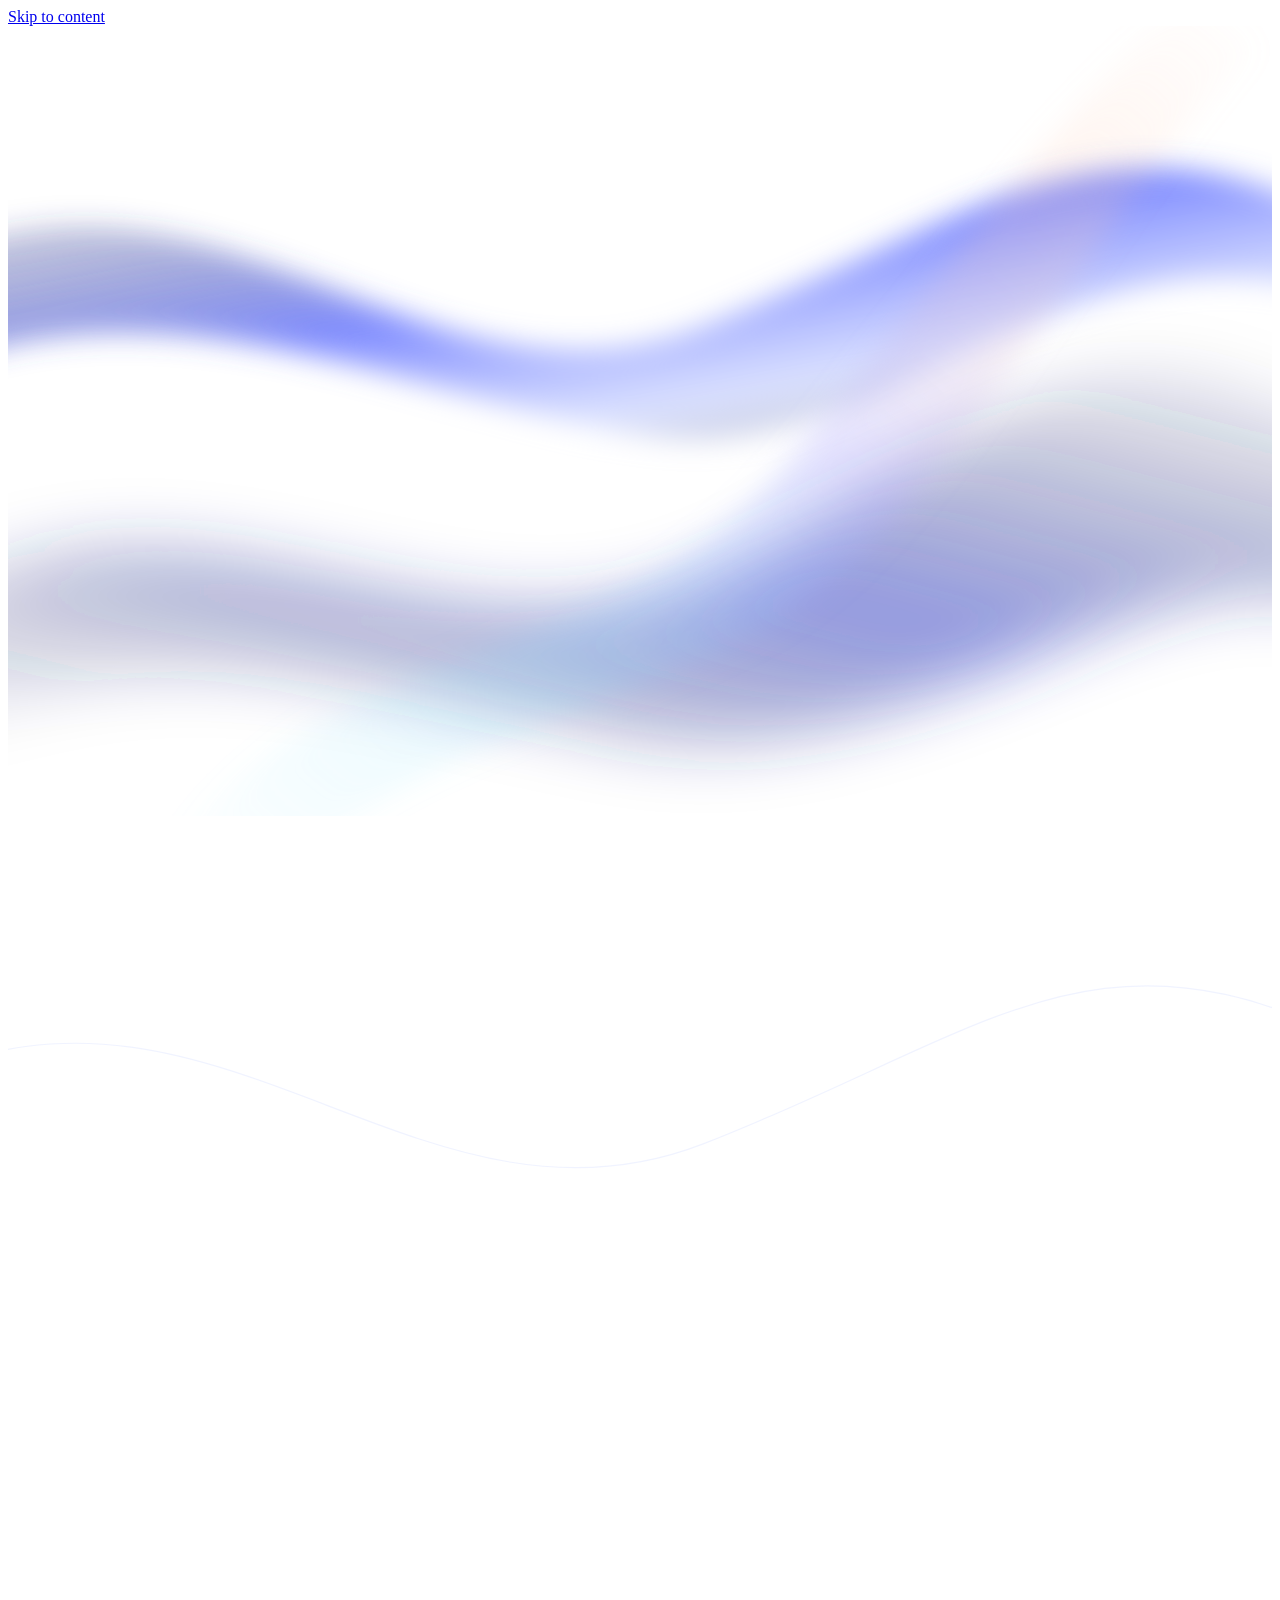
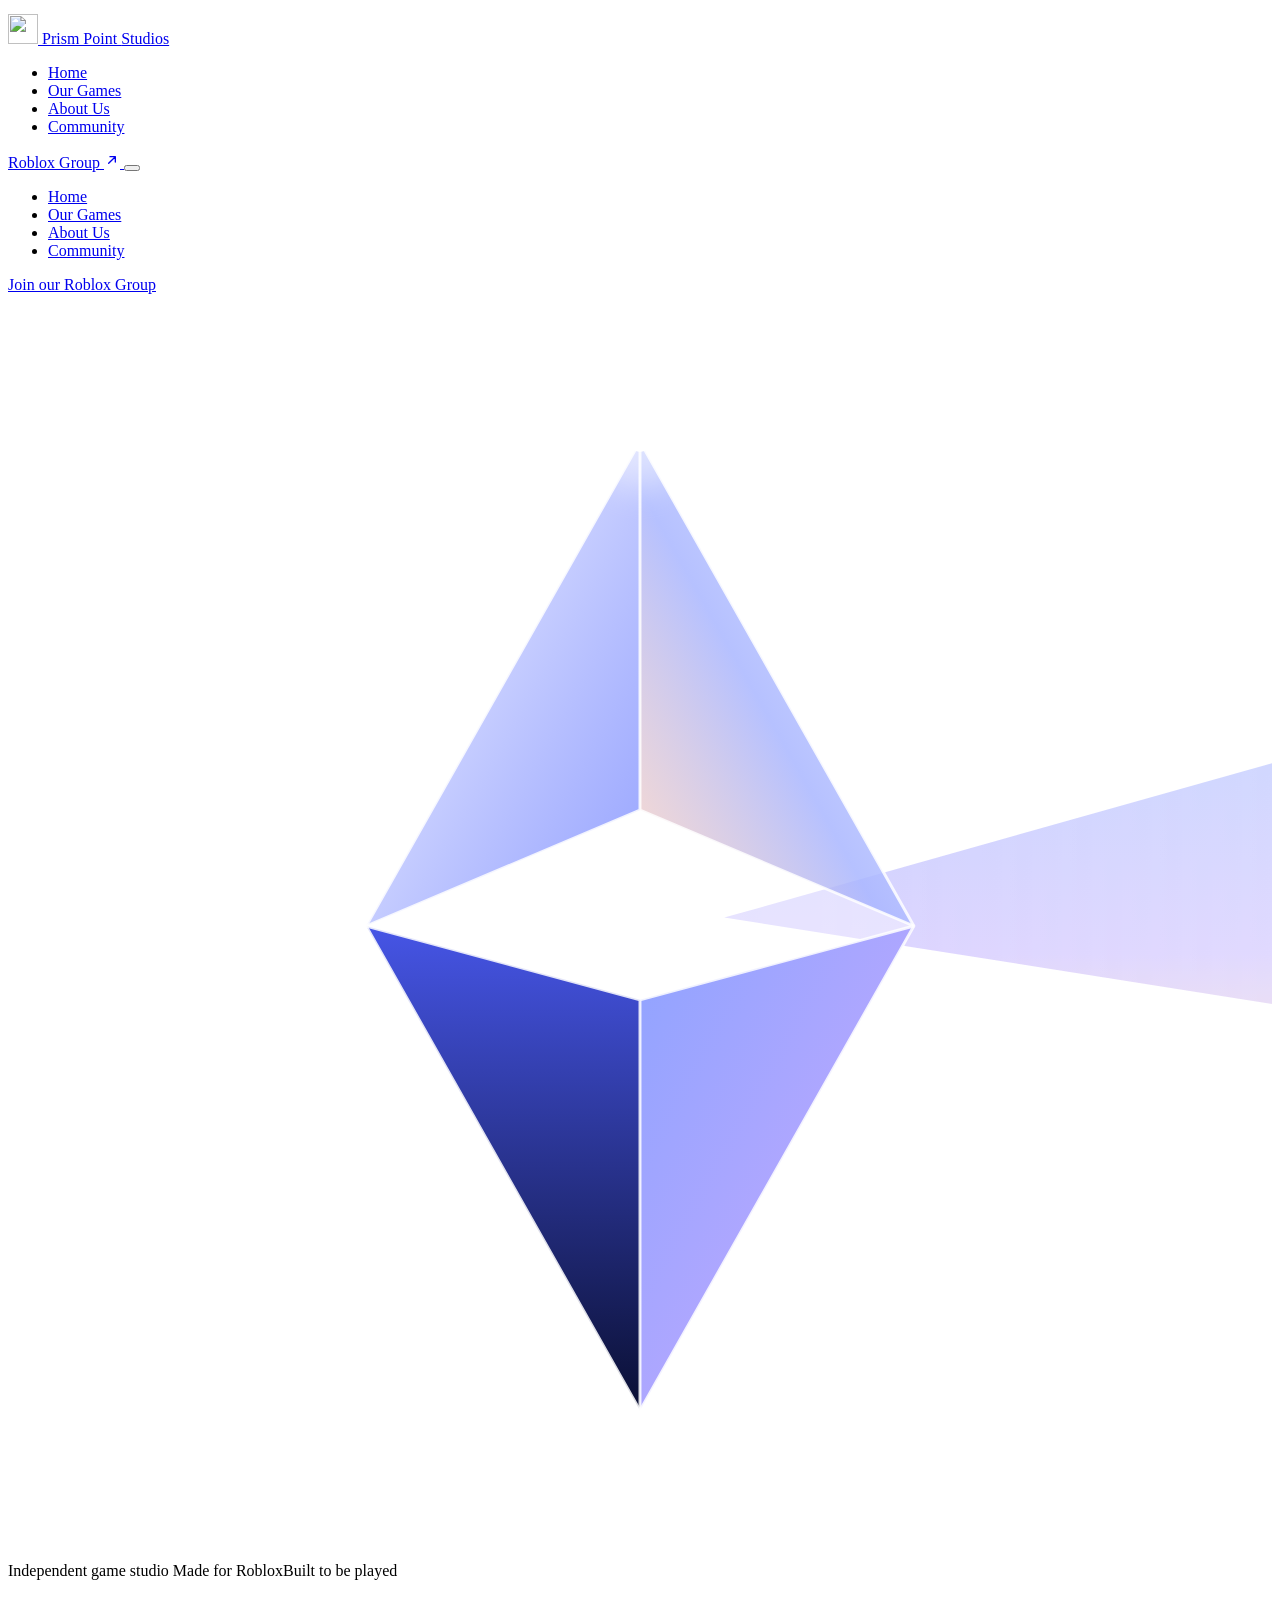
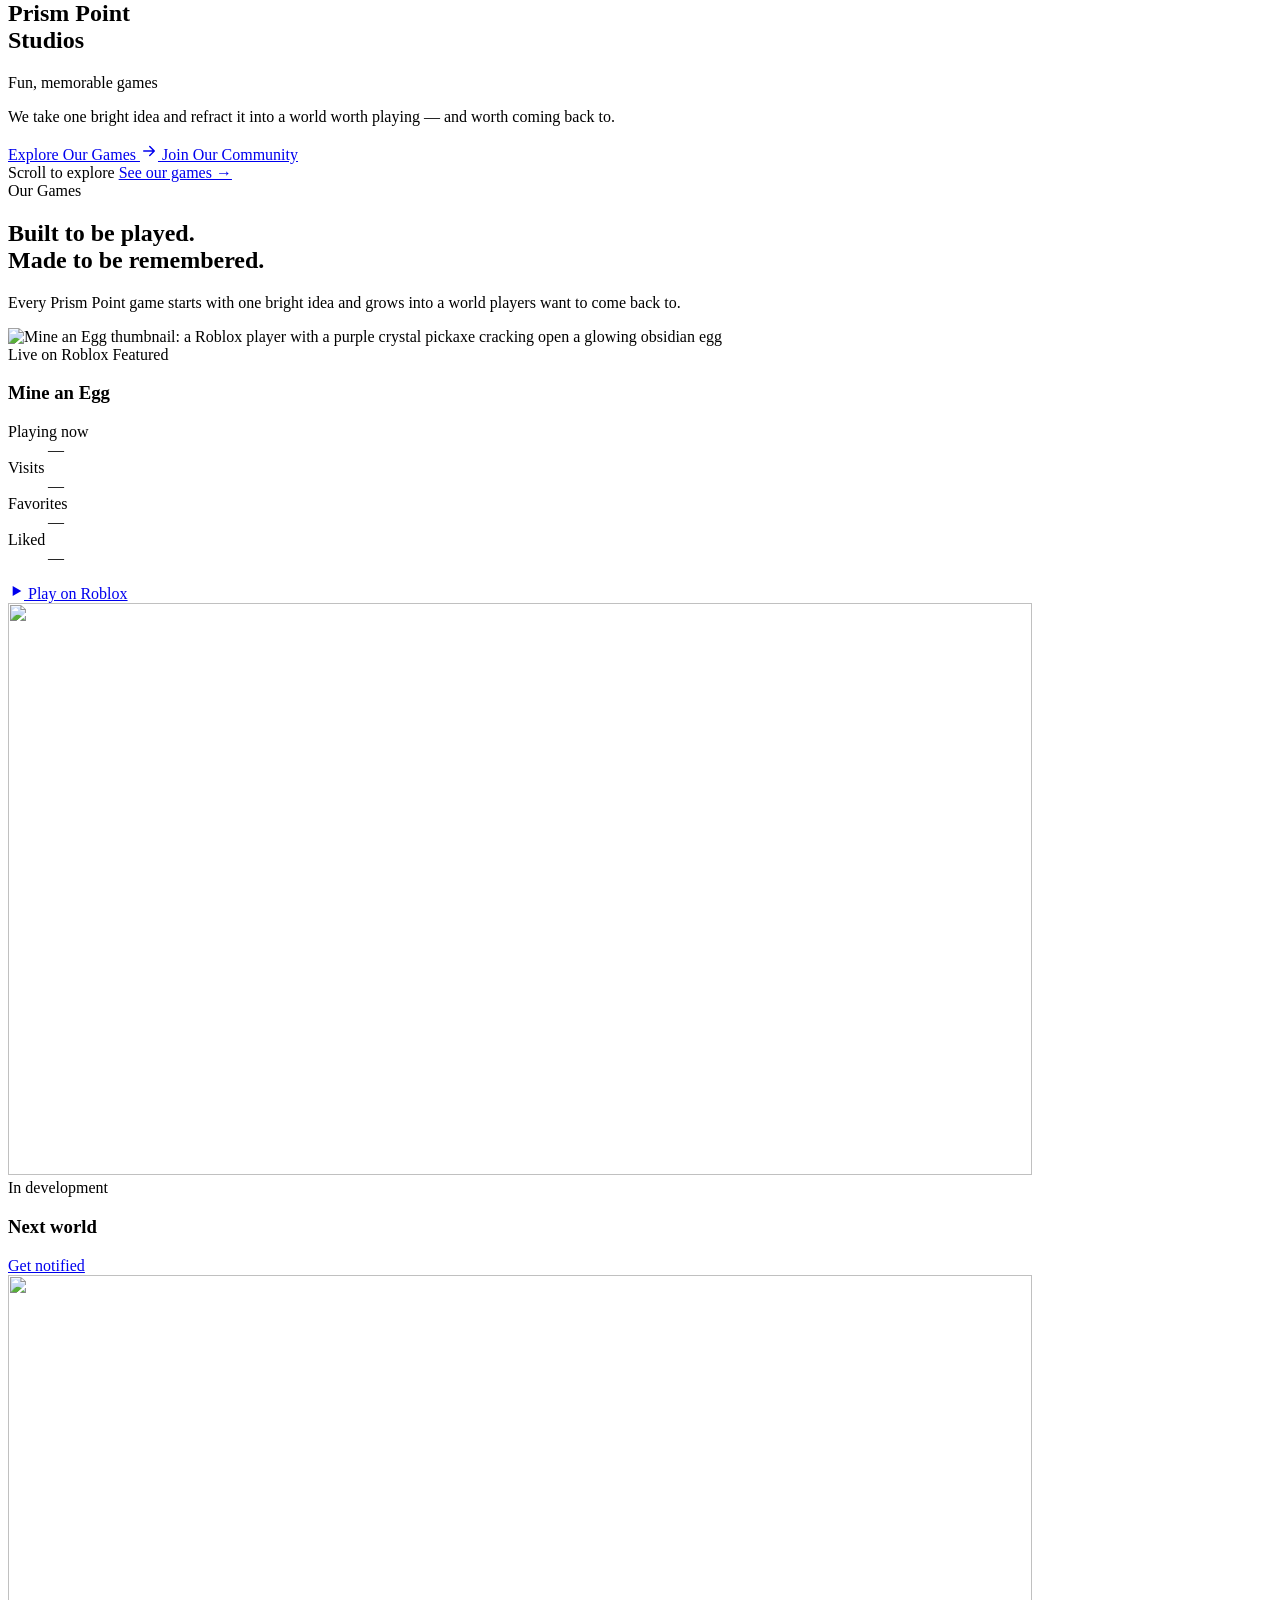
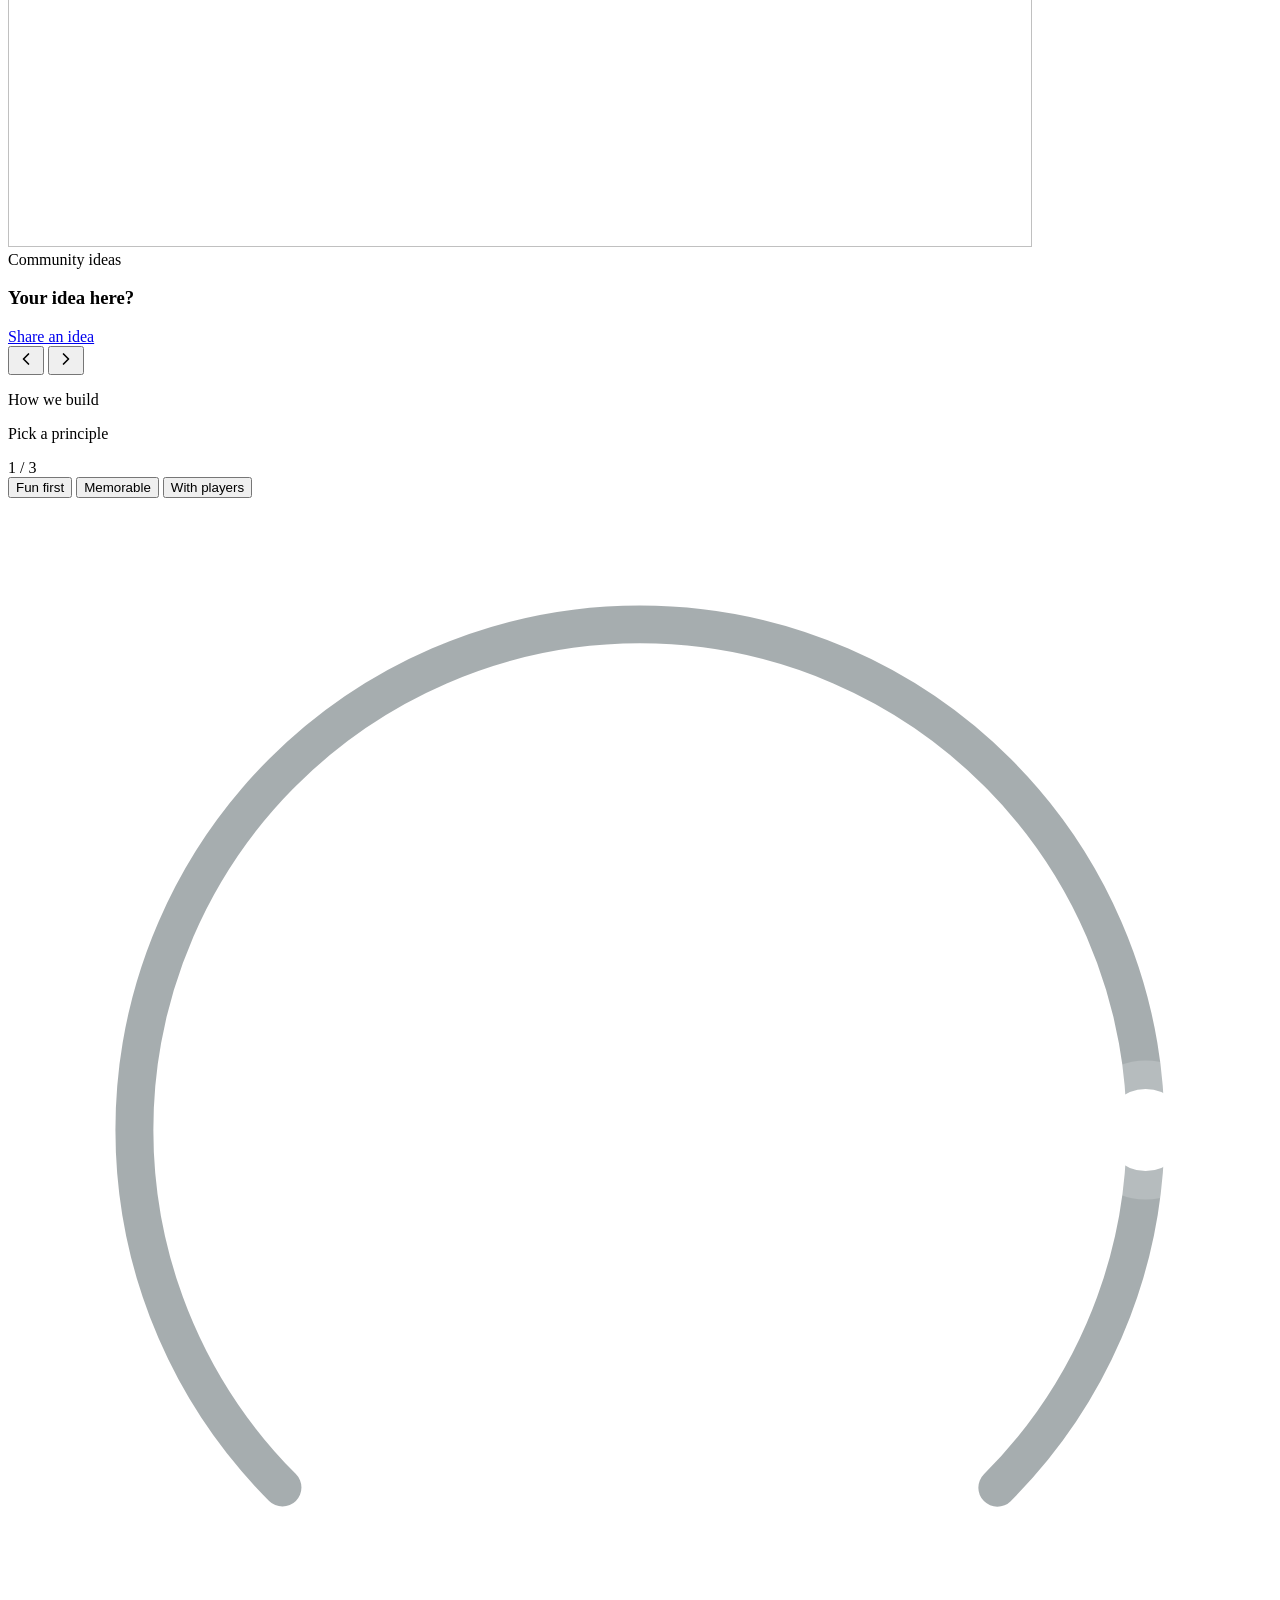
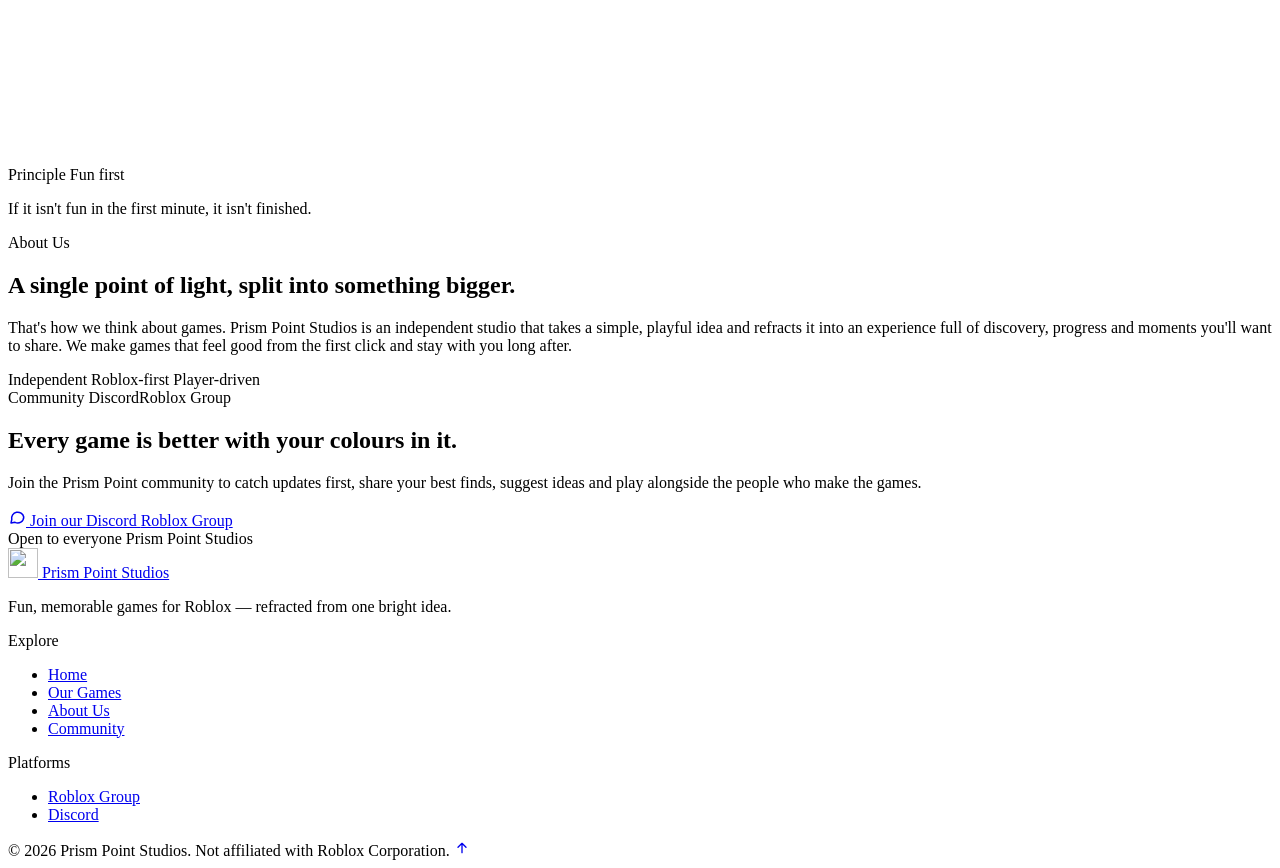
==== index.html @ 2982d836 "Add files via upload" ====
<!doctype html>
<html lang="en">
<head>
  <meta charset="utf-8">
  <meta name="viewport" content="width=device-width, initial-scale=1">
  <title>Prism Point Studios — Fun, memorable games on Roblox</title>
  <meta name="description" content="Prism Point Studios is an independent game studio building fun, memorable games on Roblox. Explore our games and join our community.">
  <meta name="theme-color" content="#04050b">

  <meta property="og:type" content="website">
  <meta property="og:title" content="Prism Point Studios">
  <meta property="og:description" content="Fun, memorable games on Roblox — refracted from one bright idea.">

  <link rel="icon" type="image/svg+xml" href="assets/images/favicon.svg">

  <link rel="preconnect" href="https://fonts.googleapis.com">
  <link rel="preconnect" href="https://fonts.gstatic.com" crossorigin>
  <link rel="stylesheet" href="https://fonts.googleapis.com/css2?family=Inter:wght@400;500;600&family=Inter+Tight:wght@500;600;700&display=swap">

  <link rel="stylesheet" href="css/style.css">
</head>
<body>
  <a class="skip-link" href="#main">Skip to content</a>

  <!-- ========================== LIGHT FIELD BACKGROUND ==========================
       Static, pre-blurred layers (no per-frame filters). The whole field drifts
       a little with scroll via a cheap transform, so idle cost is close to zero. -->
  <div class="light-field" aria-hidden="true">
    <div class="lf-layer" data-lf>
      <div class="blob blob--purple"></div>
      <div class="blob blob--magenta"></div>
      <div class="blob blob--indigo"></div>
      <svg class="silk" viewBox="0 0 1600 1000" preserveAspectRatio="xMidYMid slice">
        <defs>
          <linearGradient id="silkA" x1="0" y1="0" x2="1" y2="1">
            <stop offset="0" stop-color="#121845" stop-opacity="0"/>
            <stop offset=".45" stop-color="#5566ff" stop-opacity=".75"/>
            <stop offset=".7" stop-color="#cdd6ff" stop-opacity=".7"/>
            <stop offset="1" stop-color="#121845" stop-opacity="0"/>
          </linearGradient>
          <linearGradient id="silkB" x1="1" y1="0" x2="0" y2="1">
            <stop offset="0" stop-color="#0d1238" stop-opacity="0"/>
            <stop offset=".5" stop-color="#3946c9" stop-opacity=".55"/>
            <stop offset="1" stop-color="#0d1238" stop-opacity="0"/>
          </linearGradient>
          <linearGradient id="silkRainbow" x1="0" y1="1" x2="1" y2="0">
            <stop offset="0" stop-color="#8fe3ff" stop-opacity="0"/>
            <stop offset=".3" stop-color="#8fe3ff" stop-opacity=".22"/>
            <stop offset=".55" stop-color="#a9a4ff" stop-opacity=".3"/>
            <stop offset=".8" stop-color="#ffcfb8" stop-opacity=".22"/>
            <stop offset="1" stop-color="#ffcfb8" stop-opacity="0"/>
          </linearGradient>
          <filter id="silkBlur" x="-20%" y="-20%" width="140%" height="140%"><feGaussianBlur stdDeviation="40"/></filter>
          <filter id="silkBlurSoft" x="-20%" y="-20%" width="140%" height="140%"><feGaussianBlur stdDeviation="18"/></filter>
        </defs>
        <path filter="url(#silkBlur)" fill="url(#silkB)"
          d="M-100 720 C 300 520, 600 900, 1000 640 S 1500 380, 1750 560 L 1750 760 C 1450 600, 1150 980, 760 900 S 200 760, -100 900 Z"/>
        <path filter="url(#silkBlurSoft)" fill="url(#silkA)"
          d="M-120 300 C 260 120, 520 520, 880 380 S 1380 80, 1720 260 L 1720 360 C 1380 200, 1120 560, 820 520 S 220 300, -120 440 Z"/>
        <path filter="url(#silkBlurSoft)" fill="url(#silkRainbow)"
          d="M200 1050 C 420 760, 760 820, 980 560 S 1300 140, 1500 -40 L 1580 30 C 1380 220, 1180 640, 960 760 S 520 900, 320 1100 Z"/>
      </svg>
      <svg class="strands" viewBox="0 0 1600 1000" preserveAspectRatio="xMidYMid slice">
        <path fill="none" stroke="#cdd6ff" stroke-opacity=".3" stroke-width="1.5"
          d="M-120 330 C 260 150, 520 550, 880 410 S 1380 110, 1720 290"/>
        <path fill="none" stroke="#ffffff" stroke-opacity=".1" stroke-width="1.5"
          d="M-100 760 C 300 560, 600 940, 1000 680 S 1500 420, 1750 600"/>
      </svg>
    </div>
  </div>
  <div class="scroll-progress" aria-hidden="true"></div>

  <!-- ================================== NAV ================================== -->
  <header class="site-header">
    <nav class="nav glass" aria-label="Main">
      <a class="brand" href="#home" aria-label="Prism Point Studios — home">
        <img class="brand-mark" src="assets/images/logo.svg" alt="" width="30" height="30">
        <span class="brand-name">Prism Point <span>Studios</span></span>
      </a>

      <ul class="nav-links">
        <li><a class="nav-link" href="#home">Home</a></li>
        <li><a class="nav-link" href="#games">Our Games</a></li>
        <li><a class="nav-link" href="#about">About Us</a></li>
        <li><a class="nav-link" href="#community">Community</a></li>
      </ul>

      <div class="nav-actions">
        <a class="btn btn--light btn--sm" href="#community" data-link="robloxGroup">
          Roblox Group
          <svg class="btn-arrow" width="16" height="16" viewBox="0 0 24 24" fill="none" stroke="currentColor" stroke-width="2" stroke-linecap="round" stroke-linejoin="round" aria-hidden="true"><path d="M7 17 17 7M9 7h8v8"/></svg>
        </a>
        <button class="nav-toggle" type="button" aria-expanded="false" aria-controls="mobile-menu" aria-label="Open menu">
          <span></span><span></span><span></span>
        </button>
      </div>
    </nav>
  </header>

  <div class="mobile-menu" id="mobile-menu" aria-hidden="true">
    <ul>
      <li><a class="mobile-link" href="#home">Home</a></li>
      <li><a class="mobile-link" href="#games">Our Games</a></li>
      <li><a class="mobile-link" href="#about">About Us</a></li>
      <li><a class="mobile-link" href="#community">Community</a></li>
    </ul>
    <a class="btn btn--light" href="#community" data-link="robloxGroup">Join our Roblox Group</a>
  </div>

  <main id="main">
    <!-- ================================== HERO ================================== -->
    <section class="section hero" id="home" aria-labelledby="hero-title">
      <div class="hero-stage">

        <!-- Crystal behind the glass: sharp outside, frosted through the card -->
        <div class="hero-crystal" aria-hidden="true">
          <div class="hero-layer" data-depth="26">
            <svg viewBox="0 0 600 600">
              <defs>
                <linearGradient id="cA" x1="0" y1="0" x2="1" y2="1"><stop offset="0" stop-color="#ffffff"/><stop offset="1" stop-color="#7d8dff" stop-opacity=".8"/></linearGradient>
                <linearGradient id="cB" x1="1" y1="0" x2="0" y2="1"><stop offset="0" stop-color="#f3f5ff"/><stop offset=".55" stop-color="#a9b6ff" stop-opacity=".85"/><stop offset="1" stop-color="#ffcfb8" stop-opacity=".7"/></linearGradient>
                <linearGradient id="cC" x1="0" y1="0" x2="0" y2="1"><stop offset="0" stop-color="#4655e6"/><stop offset="1" stop-color="#0a0f33"/></linearGradient>
                <linearGradient id="cD" x1="0" y1="0" x2="1" y2="1"><stop offset="0" stop-color="#8fa3ff"/><stop offset=".7" stop-color="#b9a8ff"/><stop offset="1" stop-color="#8fe3ff" stop-opacity=".8"/></linearGradient>
                <linearGradient id="rayFadeGrad" x1="340" y1="0" x2="1000" y2="0" gradientUnits="userSpaceOnUse"><stop offset="0" stop-color="#fff"/><stop offset=".55" stop-color="#fff" stop-opacity=".8"/><stop offset="1" stop-color="#fff" stop-opacity="0"/></linearGradient>
                <linearGradient id="rayGrad" x1="0" y1="110" x2="0" y2="400" gradientUnits="userSpaceOnUse">
                  <stop offset="0" stop-color="#8fe3ff"/>
                  <stop offset=".35" stop-color="#8fa3ff"/>
                  <stop offset=".7" stop-color="#b9a8ff"/>
                  <stop offset="1" stop-color="#ffcfb8"/>
                </linearGradient>
                <mask id="rayFade" maskUnits="userSpaceOnUse" x="300" y="0" width="760" height="600"><rect x="300" y="0" width="760" height="600" fill="url(#rayFadeGrad)"/></mask>
                <filter id="cGlow" x="-50%" y="-50%" width="200%" height="200%"><feGaussianBlur stdDeviation="8"/></filter>
              </defs>
              <circle cx="300" cy="300" r="290" fill="none" stroke="rgba(255,255,255,.14)" stroke-dasharray="1 9"/>
              <!-- light beam in, spectrum out -->
              <line x1="-160" y1="400" x2="250" y2="300" stroke="#fff" stroke-width="14" opacity=".25" filter="url(#cGlow)"/>
              <line x1="-160" y1="400" x2="250" y2="300" stroke="#fff" stroke-width="3" opacity=".85"/>
              <g mask="url(#rayFade)">
                <path d="M340 296 L1000 110 L1000 400 Z" fill="url(#rayGrad)" opacity=".5"/>
              </g>
              <g class="crystal">
                <polygon points="300,70 430,300 300,245" fill="url(#cB)"/>
                <polygon points="300,70 170,300 300,245" fill="url(#cA)"/>
                <polygon points="170,300 300,245 430,300 300,335" fill="rgba(255,255,255,.35)"/>
                <polygon points="170,300 300,335 300,530" fill="url(#cC)"/>
                <polygon points="430,300 300,335 300,530" fill="url(#cD)"/>
                <g fill="none" stroke="rgba(255,255,255,.85)" stroke-width="1.4" stroke-linejoin="round">
                  <polygon points="300,70 430,300 300,530 170,300"/>
                  <path d="M300 70 L300 245 M170 300 L300 245 L430 300 M170 300 L300 335 L430 300 M300 335 L300 530"/>
                </g>
                <circle cx="300" cy="70" r="22" fill="#fff" opacity=".5" filter="url(#cGlow)"/>
                <circle cx="300" cy="70" r="5" fill="#fff"/>
              </g>
            </svg>
          </div>
        </div>

        <!-- Frosted glass hero card -->
        <div class="hero-card glass glass--interactive" data-sheen>
          <span class="rainbow-edge" aria-hidden="true"></span>
          <div class="hero-corners">
            <span class="micro intro" data-delay="500">Independent game studio</span>
            <span class="micro intro" data-delay="560">Made for Roblox<span class="micro-dot"></span>Built to be played</span>
          </div>

          <div class="hero-center">
            <h1 class="hero-title" id="hero-title" data-split><span class="rainbow-text">Prism</span> Point<br>Studios</h1>
            <span class="pill hero-tag intro" data-delay="700">Fun, memorable games</span>
            <p class="hero-lead intro" data-delay="820">
              We take one bright idea and refract it into a world worth playing — and worth coming back to.
            </p>
            <div class="hero-actions intro" data-delay="940">
              <a class="btn btn--light btn--lg" href="#games" data-magnetic>
                Explore Our Games
                <svg class="btn-arrow" width="18" height="18" viewBox="0 0 24 24" fill="none" stroke="currentColor" stroke-width="2" stroke-linecap="round" stroke-linejoin="round" aria-hidden="true"><path d="M5 12h14M13 6l6 6-6 6"/></svg>
              </a>
              <a class="btn btn--glass btn--lg" href="#community" data-magnetic>Join Our Community</a>
            </div>
          </div>

          <div class="hero-bottom">
            <span class="micro scroll-hint intro" data-delay="1100"><span class="scroll-hint-line" aria-hidden="true"></span>Scroll to explore</span>
            <a class="micro intro" data-delay="1160" href="#games">See our games →</a>
          </div>
        </div>
      </div>
    </section>

    <!-- ================================== GAMES ================================== -->
    <section class="section" id="games" aria-labelledby="games-title">
      <div class="container">
        <div class="section-head">
          <div data-reveal>
            <span class="pill pill--quiet">Our Games</span>
            <h2 class="section-title" id="games-title" data-split="scroll">Built to be played.<br><span class="soft">Made to be remembered.</span></h2>
          </div>
          <p class="section-intro" data-words>
            Every Prism Point game starts with one bright idea and grows into a world players want to come back to.
          </p>
        </div>

        <!-- Game carousel: the active game sits in the middle, neighbours peek in, faded, at the sides.
             ADDING A GAME: copy one <article class="slide ..."> block, give it data-game="yourKey"
             (and add yourKey to PPS_GAMES in js/config.js for live stats). Slides are ordered as written. -->
        <div class="carousel" data-carousel data-reveal="scale" role="region" aria-roledescription="carousel" aria-label="Our games">
          <div class="carousel-viewport" data-carousel-viewport>
            <div class="carousel-track">

              <!-- Mine an Egg -->
              <article class="slide feature glass glass--interactive" data-game="mineAnEgg" data-sheen aria-roledescription="slide" aria-label="Mine an Egg">
                <div class="feature-media">
                  <picture>
                    <source srcset="assets/images/games/mine-an-egg.webp" type="image/webp">
                    <img src="assets/images/games/mine-an-egg.jpg" alt="Mine an Egg thumbnail: a Roblox player with a purple crystal pickaxe cracking open a glowing obsidian egg" width="1024" height="572" loading="lazy" decoding="async">
                  </picture>
                  <div class="feature-badges">
                    <span class="pill"><span class="pill-dot" aria-hidden="true"></span>Live on Roblox</span>
                    <span class="pill">Featured</span>
                  </div>
                </div>
                <div class="feature-body">
                  <div>
                    <h3 class="feature-title" data-split="scroll">Mine an Egg</h3>
                  </div>

                  <!-- Live stats (filled from Roblox by js/main.js) -->
                  <dl class="stats" data-stats aria-live="polite">
                    <div class="stat stat--live">
                      <dt class="stat-label"><span class="stat-dot" aria-hidden="true"></span>Playing now</dt>
                      <dd class="stat-value" data-stat="playing">—</dd>
                    </div>
                    <div class="stat">
                      <dt class="stat-label">Visits</dt>
                      <dd class="stat-value" data-stat="visits">—</dd>
                    </div>
                    <div class="stat">
                      <dt class="stat-label">Favorites</dt>
                      <dd class="stat-value" data-stat="favorites">—</dd>
                    </div>
                    <div class="stat">
                      <dt class="stat-label">Liked</dt>
                      <dd class="stat-value" data-stat="likes">—</dd>
                    </div>
                  </dl>

                  <div class="feature-actions">
                    <a class="btn btn--light btn--lg" href="#community" data-link="mineAnEgg" data-magnetic>
                      <svg width="16" height="16" viewBox="0 0 24 24" fill="currentColor" aria-hidden="true"><path d="M7 4.5v15l13-7.5z"/></svg>
                      Play on Roblox
                    </a>
                  </div>
                </div>
              </article>

              <!-- Coming soon #1 -->
              <article class="slide feature feature--soon glass glass--interactive" data-sheen aria-roledescription="slide" aria-label="Coming soon">
                <div class="feature-media">
                  <img src="assets/images/games/coming-soon-1.svg" alt="" width="1024" height="572" loading="lazy" decoding="async">
                  <div class="feature-badges">
                    <span class="pill">In development</span>
                  </div>
                </div>
                <div class="feature-body">
                  <div>
                    <h3 class="feature-title">Next world</h3>
                  </div>
                  <div class="feature-actions">
                    <a class="btn btn--glass btn--lg" href="#community">Get notified</a>
                  </div>
                </div>
              </article>

              <!-- Coming soon #2 -->
              <article class="slide feature feature--soon glass glass--interactive" data-sheen aria-roledescription="slide" aria-label="Your idea">
                <div class="feature-media">
                  <img src="assets/images/games/coming-soon-2.svg" alt="" width="1024" height="572" loading="lazy" decoding="async">
                  <div class="feature-badges">
                    <span class="pill">Community ideas</span>
                  </div>
                </div>
                <div class="feature-body">
                  <div>
                    <h3 class="feature-title">Your idea here?</h3>
                  </div>
                  <div class="feature-actions">
                    <a class="btn btn--glass btn--lg" href="#community">Share an idea</a>
                  </div>
                </div>
              </article>

            </div>
          </div>

          <button class="carousel-arrow carousel-arrow--prev" type="button" aria-label="Previous game" data-carousel-prev>
            <svg width="20" height="20" viewBox="0 0 24 24" fill="none" stroke="currentColor" stroke-width="2" stroke-linecap="round" stroke-linejoin="round" aria-hidden="true"><path d="M15 6l-6 6 6 6"/></svg>
          </button>
          <button class="carousel-arrow carousel-arrow--next" type="button" aria-label="Next game" data-carousel-next>
            <svg width="20" height="20" viewBox="0 0 24 24" fill="none" stroke="currentColor" stroke-width="2" stroke-linecap="round" stroke-linejoin="round" aria-hidden="true"><path d="M9 6l6 6-6 6"/></svg>
          </button>

          <div class="carousel-dots" data-carousel-dots role="tablist" aria-label="Choose a game"></div>
        </div>
      </div>
    </section>

    <!-- ================================== ABOUT ================================== -->
    <section class="section" id="about" aria-labelledby="about-title">
      <div class="container about-grid">
        <!-- Interactive dial -->
        <div class="dial-card glass glass--interactive" data-reveal="left" data-sheen data-dial>
          <div class="tile-head">
            <div>
              <p class="tile-title">How we build</p>
              <p class="tile-sub">Pick a principle</p>
            </div>
            <span class="pill pill--quiet" data-dial-count>1 / 3</span>
          </div>

          <div class="dial-tabs" role="tablist" aria-label="Studio principles">
            <button class="dial-tab" type="button" role="tab" aria-selected="true"
              data-value="Fun first" data-frac="0.34"
              data-caption="If it isn't fun in the first minute, it isn't finished.">Fun first</button>
            <button class="dial-tab" type="button" role="tab" aria-selected="false"
              data-value="Memorable" data-frac="0.67"
              data-caption="Worlds with one clear idea and a hook you'll talk about.">Memorable</button>
            <button class="dial-tab" type="button" role="tab" aria-selected="false"
              data-value="With players" data-frac="1"
              data-caption="We listen, iterate and keep our games growing with the community.">With players</button>
          </div>

          <div class="dial" aria-hidden="true">
            <svg viewBox="0 0 400 400">
              <defs>
                <linearGradient id="dialGrad" x1="0" y1="1" x2="1" y2="0">
                  <stop offset="0" stop-color="#8fe3ff"/>
                  <stop offset=".4" stop-color="#8fa3ff"/>
                  <stop offset=".75" stop-color="#c3b5ff"/>
                  <stop offset="1" stop-color="#ffcfb8"/>
                </linearGradient>
                <filter id="dialGlow" x="-20%" y="-20%" width="140%" height="140%"><feGaussianBlur stdDeviation="3" result="b"/><feMerge><feMergeNode in="b"/><feMergeNode in="SourceGraphic"/></feMerge></filter>
              </defs>
              <g data-dial-ticks></g>
              <!-- track: 270° arc starting bottom-left -->
              <circle cx="200" cy="200" r="160" fill="none" stroke="rgba(0,20,28,.35)" stroke-width="12" stroke-linecap="round"
                stroke-dasharray="754 1006" transform="rotate(135 200 200)"/>
              <circle class="dial-arc" data-dial-arc cx="200" cy="200" r="160" fill="none" stroke="url(#dialGrad)" stroke-width="12" filter="url(#dialGlow)" stroke-linecap="round"
                stroke-dasharray="754 1006" stroke-dashoffset="754" transform="rotate(135 200 200)"/>
              <g class="dial-knob" data-dial-knob>
                <circle cx="360" cy="200" r="13" fill="#fff"/>
                <circle cx="360" cy="200" r="22" fill="#fff" opacity=".18"/>
              </g>
              <text x="70" y="360" fill="rgba(255,255,255,.55)" font-family="Inter, sans-serif" font-size="13" text-anchor="middle">Idea</text>
              <text x="330" y="360" fill="rgba(255,255,255,.55)" font-family="Inter, sans-serif" font-size="13" text-anchor="middle">World</text>
            </svg>
            <div class="dial-face">
              <span class="dial-face-label">Principle</span>
              <span class="dial-face-value" data-dial-value>Fun first</span>
            </div>
          </div>
          <p class="dial-caption" data-dial-caption aria-live="polite">If it isn't fun in the first minute, it isn't finished.</p>
        </div>

        <!-- Copy -->
        <div class="about-copy-card glass glass--interactive" data-reveal="right" data-delay="120" data-sheen>
          <div>
            <span class="pill pill--quiet">About Us</span>
            <h2 class="section-title" id="about-title" data-split="scroll">A single point of light, split into something bigger.</h2>
            <p class="about-copy" data-scrub>
              That's how we think about games. Prism Point Studios is an independent studio that takes a simple, playful idea and refracts it into an experience full of discovery, progress and moments you'll want to share. We make games that feel good from the first click and stay with you long after.
            </p>
          </div>
          <div class="about-chips pop-in">
            <span class="pill">Independent</span>
            <span class="pill">Roblox-first</span>
            <span class="pill">Player-driven</span>
          </div>
        </div>
      </div>
    </section>

    <!-- ================================ COMMUNITY ================================ -->
    <section class="section" id="community" aria-labelledby="community-title">
      <div class="container">
        <div class="community-card glass glass--interactive" data-reveal="scale" data-particles data-sheen>
          <div class="hero-corners">
            <span class="micro">Community</span>
            <span class="micro">Discord<span class="micro-dot"></span>Roblox Group</span>
          </div>
          <div class="community-center">
            <h2 class="community-title" id="community-title" data-split="scroll">Every game is better with your colours in it.</h2>
            <p class="community-text" data-words>
              Join the Prism Point community to catch updates first, share your best finds, suggest ideas and play alongside the people who make the games.
            </p>
            <div class="community-actions pop-in">
              <a class="btn btn--light btn--lg" href="#community" data-link="discord" data-magnetic>
                <svg width="18" height="18" viewBox="0 0 24 24" fill="none" stroke="currentColor" stroke-width="2" stroke-linecap="round" stroke-linejoin="round" aria-hidden="true"><path d="M21 12a8 8 0 0 1-11.6 7.1L4 20l1-4.6A8 8 0 1 1 21 12z"/></svg>
                Join our Discord
              </a>
              <a class="btn btn--glass btn--lg" href="#community" data-link="robloxGroup" data-magnetic>Roblox Group</a>
            </div>
          </div>
          <div class="hero-bottom">
            <span class="micro">Open to everyone</span>
            <span class="micro">Prism Point Studios</span>
          </div>
        </div>
      </div>
    </section>
  </main>

  <!-- ================================== FOOTER ================================== -->
  <footer class="site-footer">
    <div class="container">
      <div class="footer-card glass glass--soft">
        <div class="footer-grid">
          <div>
            <a class="brand" href="#home" aria-label="Prism Point Studios — home">
              <img class="brand-mark" src="assets/images/logo.svg" alt="" width="30" height="30">
              <span class="brand-name">Prism Point <span>Studios</span></span>
            </a>
            <p class="footer-tagline">Fun, memorable games for Roblox — refracted from one bright idea.</p>
          </div>
          <nav aria-label="Footer">
            <p class="footer-heading">Explore</p>
            <ul class="footer-links">
              <li><a href="#home">Home</a></li>
              <li><a href="#games">Our Games</a></li>
              <li><a href="#about">About Us</a></li>
              <li><a href="#community">Community</a></li>
            </ul>
          </nav>
          <div>
            <p class="footer-heading">Platforms</p>
            <ul class="footer-links">
              <li><a href="#community" data-link="robloxGroup">Roblox Group</a></li>
              <li><a href="#community" data-link="discord">Discord</a></li>
            </ul>
          </div>
        </div>
        <div class="footer-bottom">
          <span>© <span data-year>2026</span> Prism Point Studios. Not affiliated with Roblox Corporation.</span>
          <a class="back-to-top" href="#home" aria-label="Back to top">
            <svg width="16" height="16" viewBox="0 0 24 24" fill="none" stroke="currentColor" stroke-width="2" stroke-linecap="round" stroke-linejoin="round" aria-hidden="true"><path d="M12 19V5M6 11l6-6 6 6"/></svg>
          </a>
        </div>
      </div>
    </div>
  </footer>

  <script src="js/config.js"></script>
  <script src="js/main.js" defer></script>
</body>
</html>
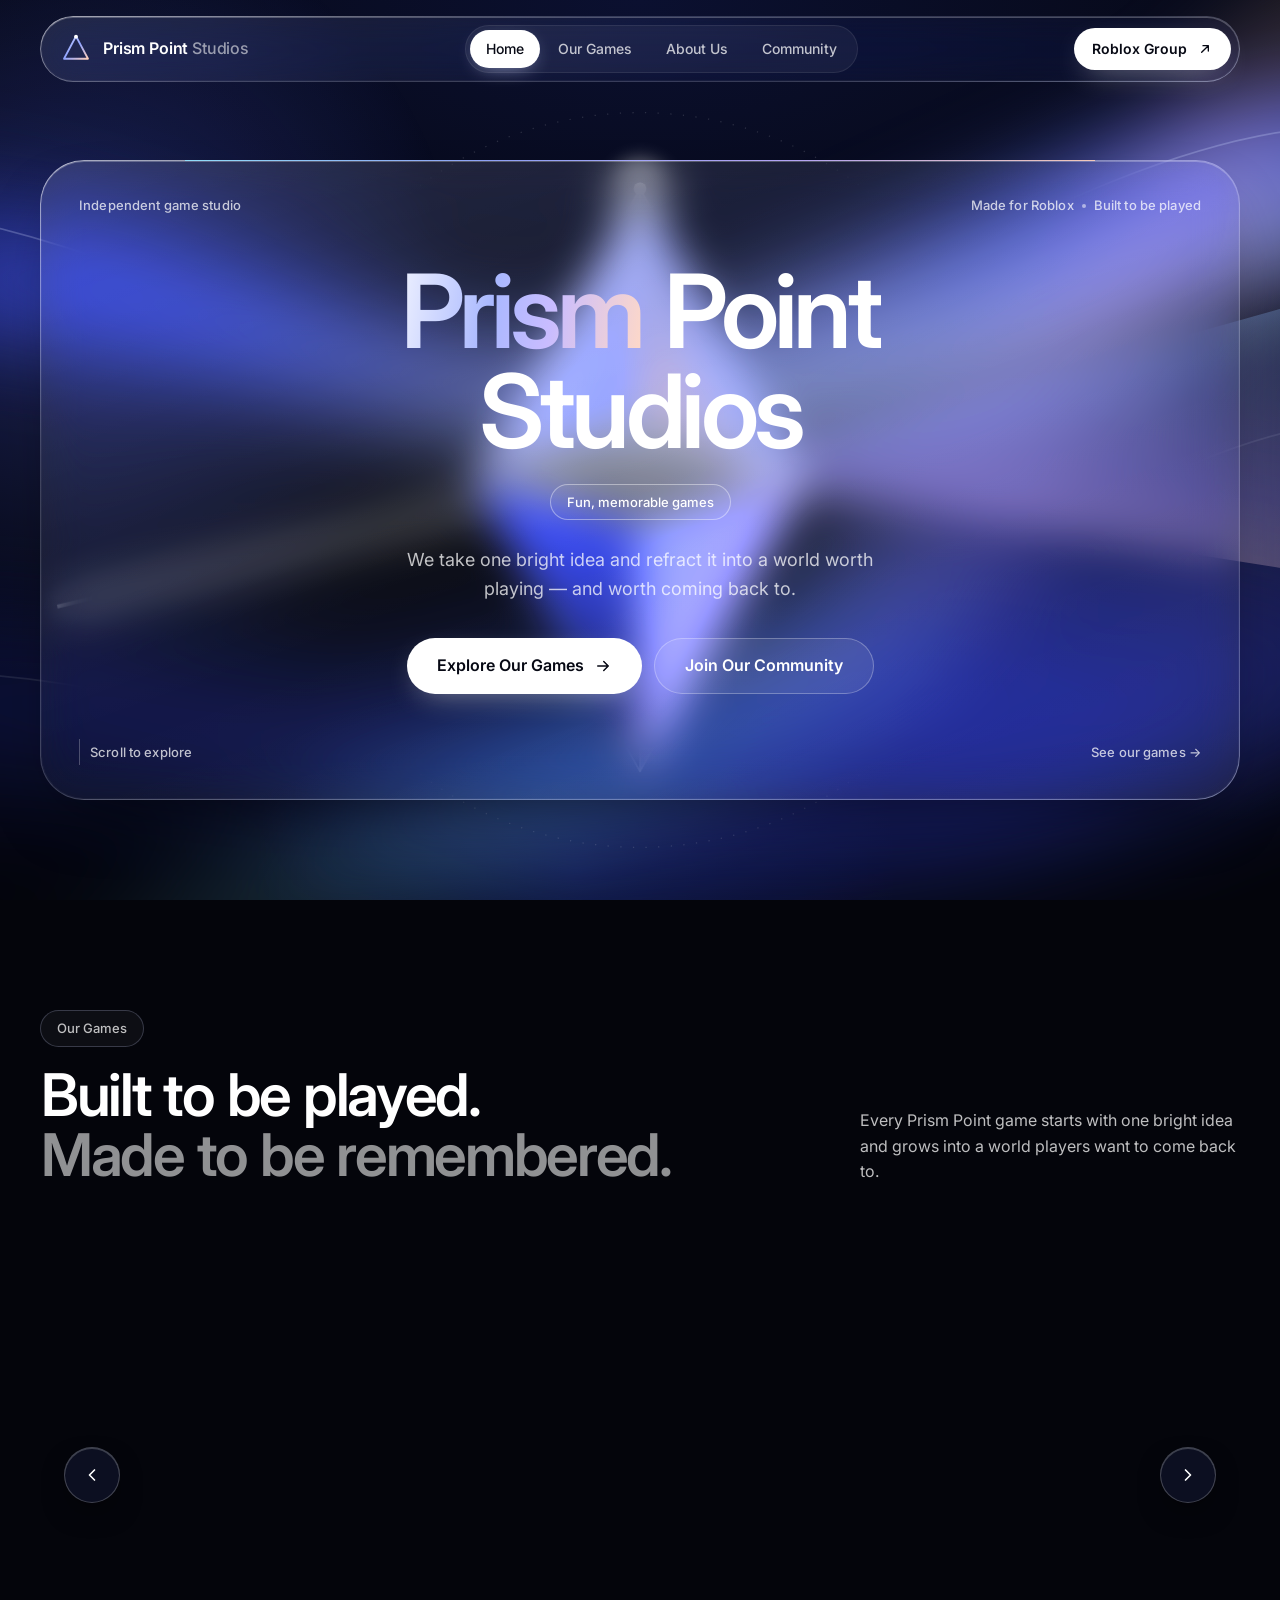
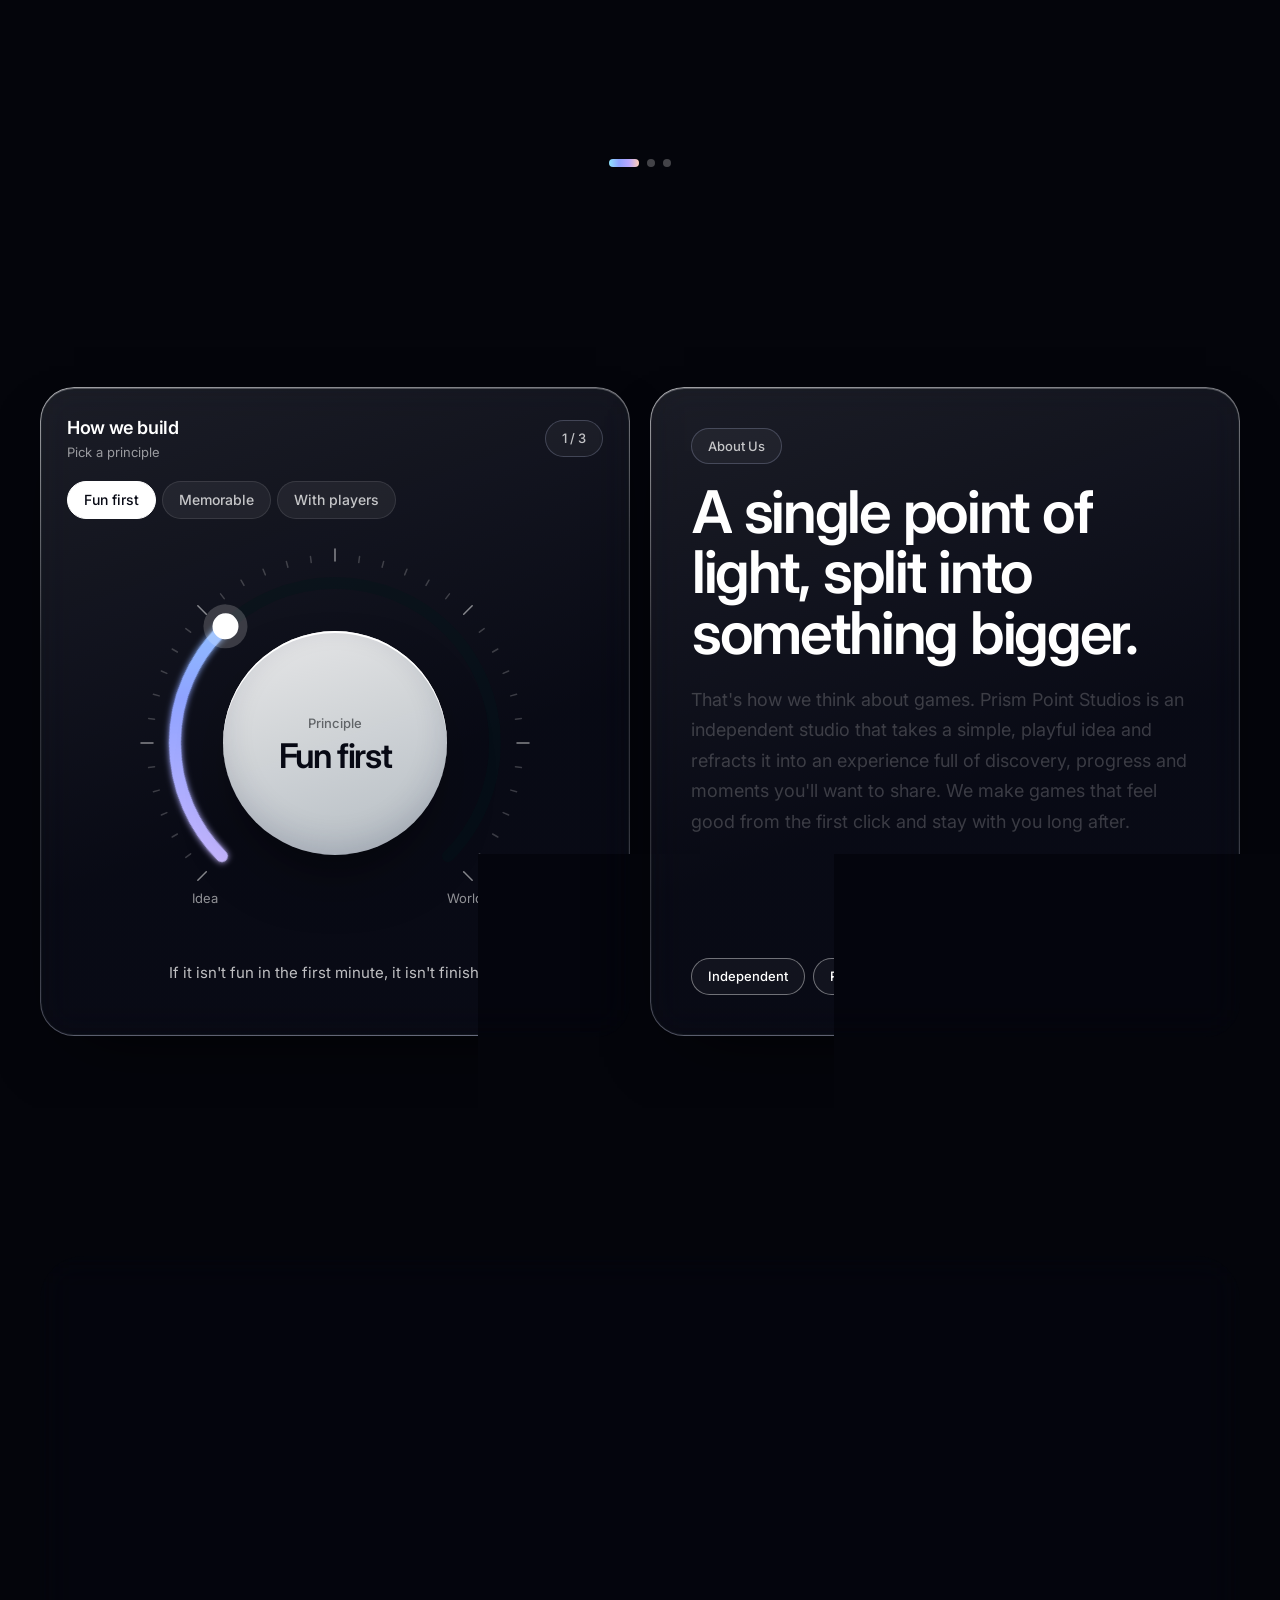
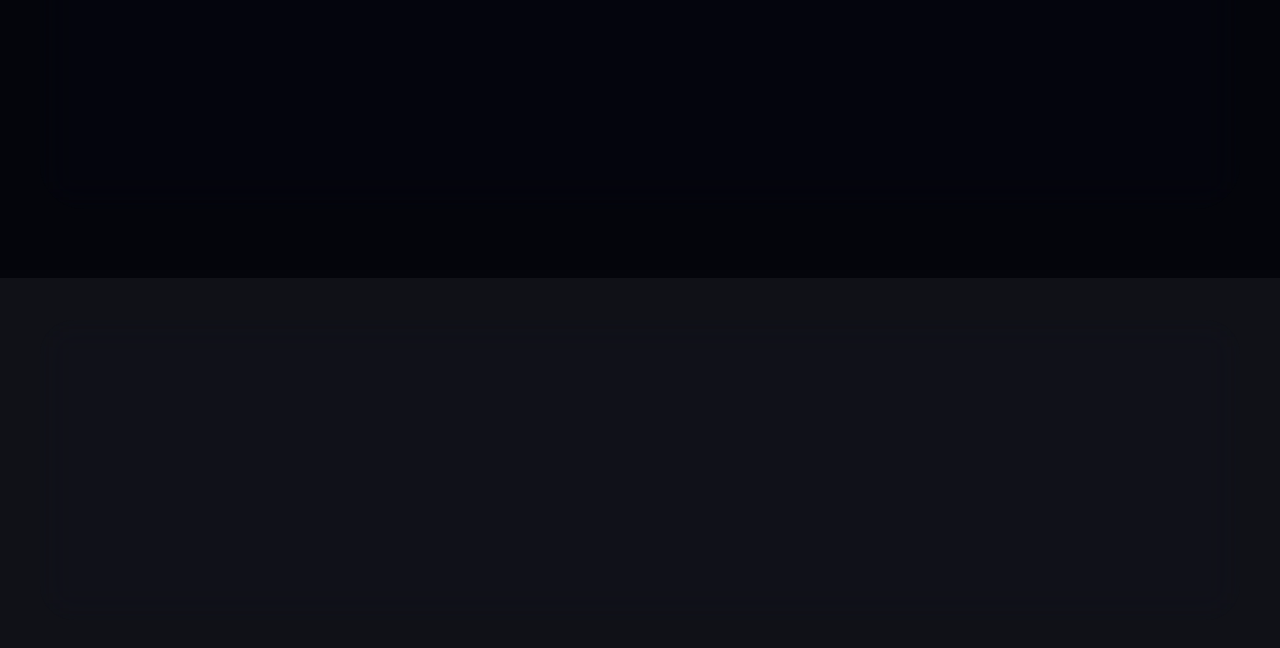
==== commit 7c31ce9a: "Update index.html" ====
--- a/index.html
+++ b/index.html
@@ -3,7 +3,7 @@
 <head>
   <meta charset="utf-8">
   <meta name="viewport" content="width=device-width, initial-scale=1">
-  <title>Prism Point Studios — Fun, memorable games on Roblox</title>
+  <title>Prism Point Studios</title>
   <meta name="description" content="Prism Point Studios is an independent game studio building fun, memorable games on Roblox. Explore our games and join our community.">
   <meta name="theme-color" content="#04050b">
 
--- a/css/style.css
+++ b/css/style.css
@@ -0,0 +1,1214 @@
+/* ==========================================================================
+   Prism Point Studios — main stylesheet (Glass edition)
+   --------------------------------------------------------------------------
+   1. Design tokens
+   2. Base & reset
+   3. Light field background
+   4. Glass system
+   5. Buttons & pills
+   6. Navigation
+   7. Hero
+   8. Section headers
+   9. Games (bento)
+   10. About (dial)
+   11. Community
+   12. Footer
+   13. Reveal & keyframes
+   14. Responsive
+   15. Reduced motion
+   ========================================================================== */
+
+/* 1. Design tokens ------------------------------------------------------- */
+:root {
+  /* Ground */
+  --bg: #04050b;
+
+  /* Prism palette */
+  --purple: #6f7dff;
+  --lilac: #cdd6ff;
+  --purple-deep: #121845;
+  --magenta: #ae9fff;
+  --gold: #ffcfb8;
+  --spectrum: linear-gradient(90deg, #8fe3ff, #8fa3ff, #b9a8ff, #ffcfb8);
+  --spectrum-soft: linear-gradient(90deg, #5d6bff, #9fb0ff, #c3b5ff);
+
+  /* Glass */
+  --glass-fill: rgba(255, 255, 255, 0.07);
+  --glass-fill-strong: rgba(255, 255, 255, 0.12);
+  --glass-edge: rgba(255, 255, 255, 0.16);
+  --glass-edge-bright: rgba(255, 255, 255, 0.32);
+  --glass-blur: 18px;
+  --glass-shadow: 0 30px 70px -34px rgba(0, 0, 0, 0.75);
+  --glass-highlight: inset 0 1px 0 rgba(255, 255, 255, 0.22), inset 0 0 0 1px rgba(255, 255, 255, 0.04);
+
+  /* Text */
+  --text: #ffffff;
+  --text-soft: rgba(255, 255, 255, 0.74);
+  --text-muted: rgba(255, 255, 255, 0.56);
+  --ink: #070914;
+
+  /* Type */
+  --font-display: "Inter Tight", "Inter", system-ui, sans-serif;
+  --font-body: "Inter", system-ui, sans-serif;
+
+  /* Layout */
+  --container: 1200px;
+  --gutter: 32px;
+  --r-xs: 12px;
+  --r-sm: 18px;
+  --r-md: 26px;
+  --r-lg: 34px;
+  --r-xl: 44px;
+
+  /* Motion */
+  --ease-out: cubic-bezier(0.2, 0.8, 0.2, 1);
+  --ease-in-out: cubic-bezier(0.65, 0, 0.35, 1);
+  --dur-fast: 0.25s;
+  --dur: 0.5s;
+  --dur-slow: 1s;
+}
+
+/* 2. Base & reset -------------------------------------------------------- */
+*,
+*::before,
+*::after { box-sizing: border-box; }
+
+html {
+  scroll-behavior: smooth;
+  scroll-padding-top: 110px;
+  -webkit-text-size-adjust: 100%;
+}
+
+body {
+  margin: 0;
+  background: var(--bg);
+  color: var(--text);
+  font-family: var(--font-body);
+  font-size: 16px;
+  line-height: 1.6;
+  -webkit-font-smoothing: antialiased;
+  overflow-x: hidden;
+}
+body.menu-open { overflow: hidden; }
+
+img, svg { display: block; max-width: 100%; }
+h1, h2, h3, p { margin: 0; }
+a { color: inherit; text-decoration: none; }
+ul { list-style: none; margin: 0; padding: 0; }
+button { font: inherit; color: inherit; background: none; border: 0; cursor: pointer; }
+
+::selection { background: var(--lilac); color: var(--ink); }
+:focus-visible { outline: 2px solid var(--lilac); outline-offset: 3px; border-radius: 999px; }
+
+.container { width: 100%; max-width: var(--container); margin: 0 auto; }
+.section { position: relative; padding: 110px var(--gutter); }
+
+.skip-link {
+  position: absolute; left: 16px; top: -60px; z-index: 200;
+  padding: 12px 18px; border-radius: 999px;
+  background: #fff; color: var(--ink); font-weight: 600;
+  transition: top var(--dur-fast) ease;
+}
+.skip-link:focus { top: 16px; }
+
+/* 3. Light field background ---------------------------------------------
+   Fixed layer of blurred, slowly drifting light shapes. Everything glass
+   sits on top of this, so the blur always has something to refract. */
+.light-field {
+  position: fixed;
+  inset: 0;
+  z-index: -2;
+  overflow: hidden;
+  pointer-events: none;
+  background: radial-gradient(120% 80% at 50% 0%, #0b1030 0%, var(--bg) 62%);
+}
+/* One composited layer; only its transform changes (on scroll) */
+.lf-layer {
+  position: absolute;
+  inset: -12% -10%;
+  will-change: transform;
+  transform: translate3d(0, 0, 0);
+}
+.lf-layer svg { position: absolute; inset: 0; width: 100%; height: 100%; max-width: none; }
+
+/* Soft colour pools: radial gradients are already soft, no blur filter needed */
+.blob { position: absolute; border-radius: 50%; }
+.blob--purple { width: 60vw; height: 60vw; left: -14vw; top: 2vh; background: radial-gradient(closest-side, rgba(80, 100, 255, 0.30), transparent); }
+.blob--magenta { width: 46vw; height: 46vw; right: -10vw; top: 38vh; background: radial-gradient(closest-side, rgba(160, 150, 255, 0.14), transparent); }
+.blob--indigo { width: 50vw; height: 50vw; left: 30vw; bottom: -20vh; background: radial-gradient(closest-side, rgba(40, 64, 190, 0.26), transparent); }
+
+.scroll-progress {
+  position: fixed; top: 0; left: 0; z-index: 100;
+  width: 100%; height: 2px;
+  background: var(--spectrum);
+  transform-origin: 0 50%; transform: scaleX(0);
+  will-change: transform;
+}
+
+/* 4. Glass system -------------------------------------------------------- */
+.glass {
+  position: relative;
+  background: linear-gradient(160deg, rgba(220, 228, 255, 0.11), rgba(160, 175, 255, 0.035) 60%);
+  border: 1px solid var(--glass-edge);
+  border-radius: var(--r-lg);
+  -webkit-backdrop-filter: blur(var(--glass-blur)) saturate(140%);
+  backdrop-filter: blur(var(--glass-blur)) saturate(140%);
+  box-shadow: var(--glass-shadow), var(--glass-highlight);
+  isolation: isolate;
+}
+/* Bright top edge that fades down — the "lit glass" rim */
+.glass::before {
+  content: "";
+  position: absolute;
+  inset: -1px;
+  border-radius: inherit;
+  padding: 1px;
+  background: linear-gradient(170deg, rgba(255, 255, 255, 0.55), rgba(255, 255, 255, 0) 35%, rgba(255, 255, 255, 0) 70%, rgba(205, 214, 255, 0.35));
+  -webkit-mask: linear-gradient(#000 0 0) content-box, linear-gradient(#000 0 0);
+  -webkit-mask-composite: xor;
+  mask-composite: exclude;
+  pointer-events: none;
+}
+.glass--soft { background: rgba(255, 255, 255, 0.05); }
+.glass--strong { background: linear-gradient(160deg, rgba(255, 255, 255, 0.18), rgba(255, 255, 255, 0.07)); }
+
+/* Light-reactive hover sheen (--mx / --my set by JS) */
+.glass--interactive {
+  transition: transform 0.7s var(--ease-out), border-color var(--dur) ease, background var(--dur) ease;
+}
+.glass--interactive::after {
+  content: "";
+  position: absolute;
+  inset: 0;
+  border-radius: inherit;
+  background: radial-gradient(420px circle at var(--mx, 50%) var(--my, 0%), rgba(255, 255, 255, 0.12), transparent 50%);
+  opacity: 0;
+  transition: opacity var(--dur) ease;
+  pointer-events: none;
+  z-index: -1;
+}
+.glass--interactive:hover { border-color: var(--glass-edge-bright); }
+.glass--interactive:hover::after { opacity: 1; }
+
+/* Small uppercase-free micro labels used in panel corners */
+.micro { font-size: 13px; font-weight: 500; color: var(--text-soft); letter-spacing: 0.01em; }
+.micro-dot { display: inline-block; width: 4px; height: 4px; margin: 0 8px; border-radius: 50%; background: currentColor; vertical-align: middle; opacity: 0.7; }
+
+/* 5. Buttons & pills ----------------------------------------------------- */
+.btn {
+  position: relative;
+  display: inline-flex;
+  align-items: center;
+  justify-content: center;
+  gap: 10px;
+  min-height: 52px;
+  padding: 0 26px;
+  border-radius: 999px;
+  font-weight: 600;
+  font-size: 15px;
+  white-space: nowrap;
+  overflow: hidden;
+  isolation: isolate;
+  transition: transform var(--dur) var(--ease-out), box-shadow var(--dur) ease, background-color var(--dur) ease, border-color var(--dur) ease, color var(--dur) ease;
+}
+.btn svg { flex: 0 0 auto; }
+.btn .btn-arrow { transition: transform var(--dur) var(--ease-out); }
+.btn:hover .btn-arrow { transform: translateX(4px); }
+.btn:active { transform: scale(0.97); }
+
+.btn--light { background: #fff; color: var(--ink); box-shadow: 0 10px 30px -12px rgba(255, 255, 255, 0.5); }
+.btn--light:hover { box-shadow: 0 14px 44px -10px rgba(205, 214, 255, 0.65); }
+
+.btn--glass {
+  background: rgba(255, 255, 255, 0.08);
+  border: 1px solid rgba(255, 255, 255, 0.28);
+  color: #fff;
+}
+.btn--glass:hover { background: rgba(255, 255, 255, 0.16); border-color: rgba(255, 255, 255, 0.5); }
+
+/* Light sweep on hover */
+.btn::after {
+  content: "";
+  position: absolute; inset: 0; z-index: -1;
+  background: linear-gradient(110deg, transparent 35%, rgba(255, 255, 255, 0.5) 50%, transparent 65%);
+  transform: translateX(-120%);
+  transition: transform 0.9s var(--ease-out);
+}
+.btn--glass::after { background: linear-gradient(110deg, transparent 35%, rgba(255, 255, 255, 0.18) 50%, transparent 65%); }
+.btn:hover::after { transform: translateX(120%); }
+
+.btn--sm { min-height: 42px; padding: 0 18px; font-size: 14px; }
+.btn--lg { min-height: 56px; padding: 0 30px; font-size: 16px; }
+
+/* Outline pill, like a label/chip */
+.pill {
+  display: inline-flex;
+  align-items: center;
+  gap: 8px;
+  padding: 7px 16px;
+  border-radius: 999px;
+  border: 1px solid rgba(255, 255, 255, 0.4);
+  font-size: 13px;
+  font-weight: 500;
+  color: #fff;
+  background: rgba(255, 255, 255, 0.04);
+}
+.pill--solid { background: #fff; color: var(--ink); border-color: #fff; }
+.pill--quiet { border-color: rgba(255, 255, 255, 0.18); color: var(--text-soft); }
+.pill-dot { width: 7px; height: 7px; border-radius: 50%; background: #5ff0a5; box-shadow: 0 0 0 0 rgba(95, 240, 165, 0.6); animation: ping 2.2s ease-out infinite; }
+
+/* 6. Navigation ---------------------------------------------------------- */
+.site-header {
+  position: fixed;
+  top: 0; left: 0; right: 0;
+  z-index: 50;
+  padding: 16px var(--gutter);
+  transition: transform var(--dur) var(--ease-out), padding var(--dur) var(--ease-out);
+}
+.site-header.is-scrolled { padding-top: 10px; }
+.site-header.is-hidden { transform: translateY(-120%); }
+
+.nav {
+  max-width: var(--container);
+  margin: 0 auto;
+  display: flex;
+  align-items: center;
+  justify-content: space-between;
+  gap: 16px;
+  padding: 8px 8px 8px 20px;
+  border-radius: 999px;
+}
+
+.brand { display: inline-flex; align-items: center; gap: 12px; }
+.brand-mark { width: 30px; height: 30px; transition: transform 0.9s var(--ease-out); }
+.brand:hover .brand-mark { transform: rotate(-14deg) scale(1.08); }
+.brand-name { font-family: var(--font-display); font-weight: 600; font-size: 16px; letter-spacing: -0.01em; }
+.brand-name span { color: var(--text-muted); font-weight: 500; }
+
+/* Segmented control — active item becomes a white pill */
+.nav-links {
+  display: flex;
+  align-items: center;
+  gap: 2px;
+  padding: 4px;
+  border-radius: 999px;
+  background: rgba(255, 255, 255, 0.05);
+  border: 1px solid rgba(255, 255, 255, 0.08);
+}
+.nav-link {
+  display: inline-flex;
+  align-items: center;
+  min-height: 38px;
+  padding: 0 16px;
+  border-radius: 999px;
+  font-size: 14px;
+  font-weight: 500;
+  color: var(--text-soft);
+  transition: color var(--dur-fast) ease, background var(--dur) var(--ease-out), box-shadow var(--dur) ease;
+}
+.nav-link:hover { color: #fff; background: rgba(255, 255, 255, 0.08); }
+.nav-link.is-active { color: var(--ink); background: #fff; box-shadow: 0 6px 20px -8px rgba(205, 214, 255, 0.7); }
+
+.nav-actions { display: flex; align-items: center; gap: 8px; }
+
+.nav-toggle {
+  display: none;
+  position: relative;
+  width: 44px; height: 44px;
+  border-radius: 50%;
+  background: rgba(255, 255, 255, 0.08);
+  border: 1px solid rgba(255, 255, 255, 0.2);
+}
+.nav-toggle span {
+  position: absolute; left: 13px; right: 13px; height: 1.5px;
+  border-radius: 2px; background: #fff;
+  transition: transform var(--dur) var(--ease-out), opacity var(--dur-fast) ease;
+}
+.nav-toggle span:nth-child(1) { top: 16px; }
+.nav-toggle span:nth-child(2) { top: 21px; }
+.nav-toggle span:nth-child(3) { top: 26px; }
+.nav-toggle[aria-expanded="true"] span:nth-child(1) { transform: translateY(5px) rotate(45deg); }
+.nav-toggle[aria-expanded="true"] span:nth-child(2) { opacity: 0; }
+.nav-toggle[aria-expanded="true"] span:nth-child(3) { transform: translateY(-5px) rotate(-45deg); }
+
+.mobile-menu {
+  position: fixed;
+  inset: 0;
+  z-index: 40;
+  display: flex;
+  flex-direction: column;
+  justify-content: center;
+  padding: 110px 28px 40px;
+  background: rgba(4, 8, 10, 0.55);
+  -webkit-backdrop-filter: blur(30px) saturate(150%);
+  backdrop-filter: blur(30px) saturate(150%);
+  opacity: 0; visibility: hidden;
+  transition: opacity var(--dur) ease, visibility var(--dur) ease;
+}
+.mobile-menu.is-open { opacity: 1; visibility: visible; }
+.mobile-menu .mobile-link {
+  display: block;
+  padding: 14px 0;
+  font-family: var(--font-display);
+  font-size: 38px;
+  font-weight: 600;
+  letter-spacing: -0.03em;
+  border-bottom: 1px solid rgba(255, 255, 255, 0.1);
+  opacity: 0; transform: translateY(18px);
+  transition: opacity var(--dur) ease, transform var(--dur) var(--ease-out), color var(--dur-fast) ease;
+}
+.mobile-menu .mobile-link:hover { color: var(--lilac); }
+.mobile-menu.is-open .mobile-link { opacity: 1; transform: none; }
+.mobile-menu.is-open li:nth-child(1) .mobile-link { transition-delay: 0.06s; }
+.mobile-menu.is-open li:nth-child(2) .mobile-link { transition-delay: 0.12s; }
+.mobile-menu.is-open li:nth-child(3) .mobile-link { transition-delay: 0.18s; }
+.mobile-menu.is-open li:nth-child(4) .mobile-link { transition-delay: 0.24s; }
+.mobile-menu .btn { margin-top: 36px; align-self: flex-start; }
+
+/* 7. Hero ---------------------------------------------------------------- */
+.hero {
+  min-height: 100vh;
+  padding-top: 130px;
+  padding-bottom: 70px;
+  display: flex;
+  align-items: center;
+}
+.hero-stage {
+  position: relative;
+  width: 100%;
+  max-width: var(--container);
+  margin: 0 auto;
+}
+
+/* The crystal sits BEHIND the glass card and overflows its edges,
+   so it reads sharp outside and frosted through the glass. */
+.hero-crystal {
+  position: absolute;
+  z-index: 0;
+  width: min(760px, 92vw);
+  aspect-ratio: 1 / 1;
+  left: 50%;
+  top: 50%;
+  translate: -50% -50%;
+  pointer-events: none;
+}
+.hero-crystal .hero-layer { position: absolute; inset: 0; transition: transform 1.2s var(--ease-out); will-change: transform; }
+.hero-crystal svg { width: 100%; height: 100%; overflow: visible; }
+
+.hero-card {
+  position: relative;
+  z-index: 1;
+  min-height: min(640px, 76vh);
+  padding: 34px 38px;
+  border-radius: var(--r-xl);
+  display: grid;
+  grid-template-rows: auto 1fr auto;
+  background: linear-gradient(160deg, rgba(255, 255, 255, 0.13), rgba(255, 255, 255, 0.04) 55%, rgba(255, 255, 255, 0.08));
+  --glass-blur: 22px;
+}
+.hero-corners { display: flex; justify-content: space-between; gap: 16px; }
+
+.hero-center {
+  display: flex;
+  flex-direction: column;
+  align-items: center;
+  justify-content: center;
+  text-align: center;
+  padding: 40px 0;
+}
+.hero-title {
+  font-family: var(--font-display);
+  font-weight: 600;
+  font-size: clamp(48px, 8vw, 108px);
+  line-height: 0.98;
+  letter-spacing: -0.045em;
+}
+/* Word-by-word entrance (spans added by JS) */
+.hero-title .word { display: inline-block; overflow: hidden; vertical-align: top; padding: 0 0.02em 0.1em; margin-bottom: -0.1em; }
+.hero-title .word > span { display: inline-block; transform: translateY(110%); transition: transform 1.1s var(--ease-out); }
+.is-loaded .hero-title .word > span { transform: none; }
+
+.hero-tag { margin-top: 22px; }
+.hero-lead { margin-top: 26px; max-width: 520px; font-size: 18px; line-height: 1.6; color: var(--text-soft); }
+.hero-actions { display: flex; flex-wrap: wrap; justify-content: center; gap: 12px; margin-top: 34px; }
+
+.hero-bottom { display: flex; justify-content: space-between; align-items: center; gap: 16px; }
+.scroll-hint { display: inline-flex; align-items: center; gap: 10px; }
+.scroll-hint-line { position: relative; width: 1px; height: 26px; background: rgba(255, 255, 255, 0.25); overflow: hidden; }
+.scroll-hint-line::after { content: ""; position: absolute; left: 0; top: -40%; width: 1px; height: 40%; background: #fff; animation: scroll-line 2.2s var(--ease-in-out) infinite; }
+
+/* 8. Section headers ----------------------------------------------------- */
+.section-head {
+  display: flex;
+  flex-wrap: wrap;
+  align-items: flex-end;
+  justify-content: space-between;
+  gap: 24px;
+  margin-bottom: 40px;
+}
+.section-title {
+  margin-top: 18px;
+  font-family: var(--font-display);
+  font-weight: 600;
+  font-size: clamp(36px, 4.6vw, 60px);
+  line-height: 1.02;
+  letter-spacing: -0.04em;
+}
+.section-title .soft { color: var(--text-muted); }
+.section-intro { max-width: 380px; color: var(--text-soft); }
+
+/* 9. Games (bento) ------------------------------------------------------- */
+.bento {
+  display: grid;
+  grid-template-columns: repeat(12, minmax(0, 1fr));
+  gap: 16px;
+}
+.bento > * { min-width: 0; }
+
+.tile { padding: 22px; border-radius: var(--r-md); }
+.tile-head { display: flex; align-items: center; justify-content: space-between; gap: 12px; }
+.tile-title { font-family: var(--font-display); font-weight: 600; font-size: 18px; letter-spacing: -0.02em; }
+.tile-sub { font-size: 13px; color: var(--text-muted); }
+
+/* Featured game */
+.feature {
+  grid-column: span 8;
+  grid-row: span 2;
+  padding: 14px;
+  border-radius: var(--r-lg);
+  display: flex;
+  flex-direction: column;
+}
+.feature-media {
+  position: relative;
+  border-radius: calc(var(--r-lg) - 10px);
+  overflow: hidden;
+  aspect-ratio: 16 / 9;
+  background: #0b0a18;
+}
+.feature-media img { width: 100%; height: 100%; object-fit: cover; transition: transform 1.6s var(--ease-out); }
+.feature:hover .feature-media img { transform: scale(1.05); }
+.feature-media::after {
+  content: "";
+  position: absolute; inset: 0;
+  background: linear-gradient(180deg, transparent 55%, rgba(4, 6, 8, 0.55));
+}
+.feature-badges {
+  position: absolute; z-index: 1;
+  top: 16px; left: 16px; right: 16px;
+  display: flex; justify-content: space-between; gap: 10px;
+}
+.feature-badges .pill {
+  background: rgba(10, 14, 18, 0.35);
+  border-color: rgba(255, 255, 255, 0.3);
+  background: rgba(10, 6, 20, 0.55);
+}
+.feature-body {
+  flex: 1 1 auto;
+  display: grid;
+  grid-template-columns: minmax(0, 1fr) auto;
+  align-items: end;
+  gap: 24px;
+  padding: 26px 16px 14px;
+}
+.feature-title { font-family: var(--font-display); font-weight: 600; font-size: clamp(32px, 3.4vw, 46px); line-height: 1; letter-spacing: -0.04em; }
+.feature-desc { margin-top: 12px; max-width: 520px; font-size: 16px; color: var(--text-soft); }
+.tags { display: flex; flex-wrap: wrap; gap: 8px; margin-top: 18px; }
+
+/* Side widgets */
+.widget { grid-column: span 4; }
+
+.loop { display: grid; grid-template-columns: repeat(4, minmax(0, 1fr)); gap: 8px; margin-top: 18px; }
+.loop-step {
+  display: flex; flex-direction: column; align-items: center; gap: 10px;
+  padding: 14px 6px;
+  border-radius: var(--r-sm);
+  background: rgba(255, 255, 255, 0.05);
+  border: 1px solid rgba(255, 255, 255, 0.08);
+  font-size: 12.5px; font-weight: 500; color: var(--text-soft);
+  transition: background var(--dur) ease, transform var(--dur) var(--ease-out), color var(--dur) ease;
+}
+.loop-step svg { width: 22px; height: 22px; }
+.loop-step.is-on { background: #fff; color: var(--ink); transform: translateY(-3px); }
+
+/* Toggle widget */
+.toggle-row { display: flex; align-items: center; justify-content: space-between; gap: 16px; margin-top: 20px; }
+.toggle-state { font-size: 14px; color: var(--text-soft); }
+.switch {
+  position: relative;
+  flex: 0 0 auto;
+  width: 58px; height: 32px;
+  border-radius: 999px;
+  background: rgba(255, 255, 255, 0.15);
+  border: 1px solid rgba(255, 255, 255, 0.25);
+  transition: background var(--dur) ease, border-color var(--dur) ease;
+}
+.switch::after {
+  content: "";
+  position: absolute; top: 3px; left: 3px;
+  width: 24px; height: 24px; border-radius: 50%;
+  background: #fff;
+  box-shadow: 0 4px 10px rgba(0, 0, 0, 0.3);
+  transition: transform var(--dur) var(--ease-out);
+}
+.switch[aria-checked="true"] { background: var(--spectrum-soft); border-color: transparent; }
+.switch[aria-checked="true"]::after { transform: translateX(26px); }
+.earn-meter { margin-top: 18px; height: 6px; border-radius: 999px; background: rgba(255, 255, 255, 0.1); overflow: hidden; }
+.earn-meter span { display: block; height: 100%; width: 100%; border-radius: inherit; background: var(--spectrum); transform-origin: left; transform: scaleX(.12); animation: meter 4s var(--ease-in-out) infinite; }
+.switch[aria-checked="false"] ~ .earn-meter span,
+.widget.is-paused .earn-meter span { animation-play-state: paused; opacity: 0.35; }
+
+/* Upcoming row */
+.upcoming {
+  grid-column: span 6;
+  display: flex;
+  align-items: center;
+  gap: 20px;
+  padding: 22px;
+  border-radius: var(--r-md);
+}
+.upcoming-icon {
+  flex: 0 0 auto;
+  width: 64px; height: 64px;
+  border-radius: 20px;
+  display: grid; place-items: center;
+  background: rgba(255, 255, 255, 0.07);
+  border: 1px solid rgba(255, 255, 255, 0.12);
+  transition: transform 0.8s var(--ease-out);
+}
+.upcoming:hover .upcoming-icon { transform: rotate(-8deg) scale(1.05); }
+.upcoming-text { margin-top: 4px; font-size: 14px; color: var(--text-soft); }
+
+/* Standard game card — reuse for future games */
+.game-card { grid-column: span 6; padding: 12px; border-radius: var(--r-lg); }
+.game-card-media { aspect-ratio: 16 / 9; border-radius: calc(var(--r-lg) - 10px); overflow: hidden; }
+.game-card-media img { width: 100%; height: 100%; object-fit: cover; transition: transform 1.4s var(--ease-out); }
+.game-card:hover .game-card-media img { transform: scale(1.05); }
+.game-card-body { display: flex; align-items: center; justify-content: space-between; gap: 16px; padding: 18px 12px 8px; }
+.game-card-title { font-family: var(--font-display); font-weight: 600; font-size: 22px; letter-spacing: -0.03em; }
+.game-card-desc { font-size: 14px; color: var(--text-soft); }
+
+/* 10. About (dial) ------------------------------------------------------- */
+.about-grid {
+  display: grid;
+  grid-template-columns: minmax(0, 1fr) minmax(0, 1fr);
+  gap: 20px;
+  align-items: stretch;
+}
+.dial-card {
+  padding: 26px;
+  border-radius: var(--r-lg);
+  display: flex;
+  flex-direction: column;
+  gap: 18px;
+}
+.dial-tabs { display: flex; gap: 6px; flex-wrap: wrap; }
+.dial-tab {
+  min-height: 38px; padding: 0 16px; border-radius: 999px;
+  font-size: 14px; font-weight: 500; color: var(--text-soft);
+  background: rgba(255, 255, 255, 0.06);
+  border: 1px solid rgba(255, 255, 255, 0.1);
+  transition: background var(--dur) ease, color var(--dur) ease, border-color var(--dur) ease;
+}
+.dial-tab:hover { color: #fff; border-color: rgba(255, 255, 255, 0.3); }
+.dial-tab[aria-selected="true"] { background: #fff; color: var(--ink); border-color: #fff; }
+
+.dial {
+  position: relative;
+  width: min(100%, 400px);
+  aspect-ratio: 1 / 1;
+  margin: 6px auto 0;
+}
+.dial svg { width: 100%; height: 100%; overflow: visible; }
+.dial-arc { transition: stroke-dashoffset 1.2s var(--ease-out); }
+.dial-knob { transition: transform 1.2s var(--ease-out); transform-box: view-box; transform-origin: 200px 200px; }
+.dial-face {
+  position: absolute;
+  inset: 22%;
+  border-radius: 50%;
+  display: flex; flex-direction: column; align-items: center; justify-content: center;
+  text-align: center;
+  padding: 18px;
+  background: linear-gradient(160deg, rgba(255, 255, 255, 0.9), rgba(230, 240, 244, 0.78));
+  color: var(--ink);
+  box-shadow: 0 30px 60px -20px rgba(0, 0, 0, 0.6), inset 0 2px 0 #fff, inset 0 -10px 30px rgba(18, 24, 69, 0.15);
+}
+.dial-face-label { font-size: 13px; font-weight: 500; color: rgba(6, 9, 12, 0.55); }
+.dial-face-value {
+  margin-top: 4px;
+  font-family: var(--font-display);
+  font-weight: 600;
+  font-size: clamp(24px, 3vw, 34px);
+  line-height: 1.05;
+  letter-spacing: -0.04em;
+  transition: opacity 0.3s ease, transform 0.4s var(--ease-out);
+}
+.dial-face-value.is-swapping { opacity: 0; transform: translateY(8px); }
+.dial-caption { text-align: center; font-size: 15px; color: var(--text-soft); min-height: 3.2em; transition: opacity 0.3s ease; }
+.dial-caption.is-swapping { opacity: 0; }
+
+.about-copy-card { padding: 40px; border-radius: var(--r-lg); display: flex; flex-direction: column; justify-content: space-between; gap: 32px; }
+.about-copy { margin-top: 22px; font-size: 18px; line-height: 1.7; color: var(--text-soft); }
+.about-chips { display: flex; flex-wrap: wrap; gap: 8px; }
+
+/* 11. Community ---------------------------------------------------------- */
+.community-card {
+  position: relative;
+  overflow: hidden;
+  padding: 34px 38px;
+  border-radius: var(--r-xl);
+  min-height: 520px;
+  display: grid;
+  grid-template-rows: auto 1fr auto;
+}
+.community-center { display: flex; flex-direction: column; align-items: center; justify-content: center; text-align: center; padding: 50px 0; }
+.community-title {
+  font-family: var(--font-display);
+  font-weight: 600;
+  font-size: clamp(38px, 5.6vw, 76px);
+  line-height: 1;
+  letter-spacing: -0.045em;
+  max-width: 900px;
+}
+.community-text { max-width: 540px; margin-top: 22px; font-size: 18px; color: var(--text-soft); }
+.community-actions { display: flex; flex-wrap: wrap; justify-content: center; gap: 12px; margin-top: 34px; }
+
+.particle {
+  position: absolute;
+  border-radius: 50%;
+  background: #fff;
+  opacity: 0;
+  pointer-events: none;
+  z-index: -1;
+  animation: particle-rise linear infinite;
+}
+
+/* 12. Footer ------------------------------------------------------------- */
+.site-footer { padding: 0 var(--gutter) 28px; }
+.footer-card { padding: 34px 38px 26px; border-radius: var(--r-lg); }
+.footer-grid { display: grid; grid-template-columns: minmax(0, 1.5fr) minmax(0, 1fr) minmax(0, 1fr); gap: 32px; }
+.footer-tagline { margin-top: 14px; max-width: 320px; font-size: 14px; color: var(--text-muted); }
+.footer-heading { font-size: 13px; font-weight: 500; color: var(--text-muted); }
+.footer-links { display: flex; flex-direction: column; align-items: flex-start; gap: 4px; margin-top: 10px; }
+.footer-links a { font-size: 15px; color: var(--text-soft); padding: 4px 0; transition: color var(--dur-fast) ease, transform var(--dur) var(--ease-out); }
+.footer-links a:hover { color: #fff; transform: translateX(3px); }
+.footer-bottom {
+  margin-top: 30px; padding-top: 20px;
+  border-top: 1px solid rgba(255, 255, 255, 0.1);
+  display: flex; flex-wrap: wrap; justify-content: space-between; align-items: center; gap: 12px;
+  font-size: 13px; color: var(--text-muted);
+}
+.back-to-top {
+  display: inline-flex; align-items: center; justify-content: center;
+  width: 42px; height: 42px; border-radius: 50%;
+  background: rgba(255, 255, 255, 0.08);
+  border: 1px solid rgba(255, 255, 255, 0.2);
+  transition: background var(--dur) ease, transform var(--dur) var(--ease-out);
+}
+.back-to-top:hover { background: #fff; color: var(--ink); transform: translateY(-3px); }
+
+/* 13. Reveal & keyframes ------------------------------------------------- */
+/* data-reveal="up" (default) | "scale" | "fade" | "left" | "right"; data-delay="ms" */
+.js [data-reveal] {
+  opacity: 0;
+  transform: translateY(36px);
+  transition: opacity var(--dur-slow) var(--ease-out), transform var(--dur-slow) var(--ease-out);
+  transition-delay: var(--delay, 0ms);
+}
+.js [data-reveal="scale"] { transform: scale(0.95) translateY(20px); }
+.js [data-reveal="fade"] { transform: none; }
+.js [data-reveal="left"] { transform: translateX(-40px); }
+.js [data-reveal="right"] { transform: translateX(40px); }
+.js [data-reveal].is-visible { opacity: 1; transform: none; }
+/* After revealing, hand transforms back to hover/tilt effects */
+.js [data-reveal].is-settled { transition-delay: 0ms; }
+
+.js .intro { opacity: 0; transform: translateY(20px); transition: opacity 1.1s var(--ease-out), transform 1.1s var(--ease-out); transition-delay: var(--delay, 0ms); }
+.is-loaded .intro { opacity: 1; transform: none; }
+
+/* Hero card itself materialises: blur-in + scale */
+.js .hero-card { opacity: 0; transform: scale(0.96); transition: opacity 1.2s var(--ease-out), transform 1.4s var(--ease-out); }
+.is-loaded .hero-card { opacity: 1; transform: none; }
+
+@keyframes float { 0%, 100% { transform: translateY(0) rotate(0deg); } 50% { transform: translateY(-16px) rotate(2deg); } }
+@keyframes spin { to { transform: rotate(360deg); } }
+@keyframes ping { 0% { box-shadow: 0 0 0 0 rgba(95, 240, 165, 0.6); } 100% { box-shadow: 0 0 0 9px rgba(95, 240, 165, 0); } }
+@keyframes scroll-line { 0% { top: -40%; } 100% { top: 100%; } }
+@keyframes meter { 0% { transform: scaleX(.12); opacity: 1; } 70% { transform: scaleX(1); opacity: 1; } 100% { transform: scaleX(1); opacity: .35; } }
+@keyframes particle-rise {
+  0% { opacity: 0; transform: translateY(0); }
+  20% { opacity: 0.7; }
+  100% { opacity: 0; transform: translateY(-320px); }
+}
+
+/* 14. Responsive --------------------------------------------------------- */
+@media (max-width: 1080px) {
+  .feature { grid-column: span 12; grid-row: auto; }
+  .widget { grid-column: span 6; }
+}
+
+@media (max-width: 900px) {
+  :root { --gutter: 22px; --glass-blur: 14px; }
+  .nav-links, .nav-actions .btn { display: none; }
+  .nav-toggle { display: block; }
+  .hero { min-height: auto; padding-top: 110px; }
+  .hero-card { min-height: 600px; padding: 26px 24px; }
+  .about-grid { grid-template-columns: minmax(0, 1fr); }
+  .upcoming, .game-card { grid-column: span 12; }
+  .footer-grid { grid-template-columns: minmax(0, 1fr) minmax(0, 1fr); }
+  .footer-grid > :first-child { grid-column: 1 / -1; }
+}
+
+@media (max-width: 620px) {
+  :root { --gutter: 14px; }
+  .section { padding-top: 80px; padding-bottom: 80px; }
+  .site-header { padding: 10px 12px; }
+  .nav { padding-left: 16px; }
+  .hero-card { padding: 22px 18px; border-radius: var(--r-lg); }
+  .hero-corners .micro:last-child,
+  .hero-bottom .micro:last-child { display: none; }
+  .hero-lead { font-size: 16px; }
+  .hero-actions .btn, .community-actions .btn { flex: 1 1 100%; }
+  .widget { grid-column: span 12; }
+  .feature-body { grid-template-columns: minmax(0, 1fr); }
+  .feature-body .btn { width: 100%; }
+  .feature-badges .pill:last-child { display: none; }
+  .upcoming { flex-direction: column; align-items: flex-start; }
+  .about-copy-card { padding: 28px 22px; }
+  .community-card { padding: 22px 18px; min-height: 480px; border-radius: var(--r-lg); }
+  .community-card .hero-corners .micro:last-child { display: none; }
+  .footer-card { padding: 26px 22px 20px; }
+  .footer-grid { grid-template-columns: minmax(0, 1fr); }
+}
+
+/* 15. Reduced motion ----------------------------------------------------- */
+@media (prefers-reduced-motion: reduce) {
+  html { scroll-behavior: auto; }
+  *, *::before, *::after {
+    animation-duration: 0.01ms !important;
+    animation-iteration-count: 1 !important;
+    transition-duration: 0.01ms !important;
+  }
+  .js [data-reveal], .js .intro, .js .hero-card,
+  .hero-title .word > span { opacity: 1 !important; transform: none !important; filter: none !important; }
+  .particle { display: none; }
+}
+
+/* Browsers without backdrop-filter: make glass more opaque so text stays readable */
+@supports not ((backdrop-filter: blur(1px)) or (-webkit-backdrop-filter: blur(1px))) {
+  .glass, .btn--glass, .mobile-menu { background: rgba(16, 26, 32, 0.92); }
+}
+
+/* ---- Glass edition refinements ---------------------------------------- */
+/* Light field: blur the silk with CSS (smoother + cheaper than SVG filters) */
+.light-field .silk { filter: blur(42px) saturate(130%); }
+.light-field .strands { opacity: 0.9; }
+
+/* Widgets fill their tile; content anchors to the bottom */
+.widget { display: flex; flex-direction: column; }
+.widget-copy { margin-top: 14px; font-size: 15px; color: var(--text-soft); max-width: 300px; }
+.widget .loop { margin-top: auto; padding-top: 22px; }
+.loop-step { padding: 18px 6px; }
+.light-field svg { max-width: none; }
+.loop { padding-left: 0; }
+
+
+/* ---- Prism accents ------------------------------------------------------ */
+.rainbow-text {
+  background: linear-gradient(100deg, #eef1ff 0%, #a9b8ff 38%, #c9bcff 62%, #ffd9c7 100%);
+  -webkit-background-clip: text;
+  background-clip: text;
+  color: transparent;
+}
+.hero-card > .rainbow-edge {
+  position: absolute;
+  left: 12%; right: 12%; top: -1px;
+  height: 1px;
+  background: var(--spectrum);
+  opacity: .9;
+  pointer-events: none;
+}
+.loop-step.is-on { box-shadow: 0 10px 30px -12px rgba(205, 214, 255, .8); }
+.pill--quiet { border-color: rgba(205, 214, 255, 0.22); }
+
+/* Featured game spans the full row: art left, details right */
+.feature { grid-column: span 12; grid-row: auto; display: grid; grid-template-columns: minmax(0, 1.35fr) minmax(0, 1fr); gap: 8px; align-items: stretch; }
+.feature .feature-media { aspect-ratio: auto; min-height: 420px; }
+.feature .feature-body { grid-template-columns: minmax(0, 1fr); align-content: center; align-items: start; gap: 28px; padding: 32px 30px; }
+@media (max-width: 900px) {
+  .feature { grid-template-columns: minmax(0, 1fr); }
+  .feature .feature-media { min-height: 0; aspect-ratio: 16 / 9; }
+  .feature .feature-body { padding: 24px 14px 12px; }
+}
+.feature .feature-body > .btn { justify-self: start; }
+@media (max-width: 620px) { .feature .feature-body > .btn { justify-self: stretch; } }
+
+/* ==========================================================================
+   Scroll text animations
+   ========================================================================== */
+/* Headlines: each word rises out of a mask */
+[data-split] .word {
+  display: inline-block;
+  overflow: hidden;
+  vertical-align: top;
+  padding: 0 0.02em 0.12em;
+  margin-bottom: -0.12em;
+}
+[data-split] .word > span { display: inline-block; }
+.js [data-split] .word > span {
+  transform: translateY(110%) rotate(3deg);
+  transform-origin: 0 100%;
+  transition: transform 1s var(--ease-out);
+}
+.is-loaded [data-split]:not([data-split="scroll"]) .word > span,
+.js [data-split="scroll"].is-in .word > span { transform: none; }
+
+/* Paragraphs: words fade and lift in one after another */
+[data-words] .w { display: inline-block; }
+[data-words] .w > span { display: inline-block; }
+.js [data-words] .w > span {
+  opacity: 0;
+  transform: translateY(0.45em);
+  transition: opacity 0.7s var(--ease-out), transform 0.7s var(--ease-out);
+}
+.js [data-words].is-in .w > span { opacity: 1; transform: none; }
+
+/* Scrubbed paragraph: dim words light up as you scroll through */
+[data-scrub] .s > span { transition: color 0.35s ease, text-shadow 0.5s ease; }
+.js [data-scrub] .s > span { color: rgba(255, 255, 255, 0.2); }
+.js [data-scrub] .s.is-lit > span { color: rgba(255, 255, 255, 0.92); }
+
+/* Pills and button rows pop in one by one once their panel is revealed */
+.js .pop-in > * {
+  opacity: 0;
+  transform: translateY(12px) scale(0.92);
+  transition: opacity 0.6s var(--ease-out), transform 0.7s var(--ease-out);
+}
+.js .is-visible .pop-in > *,
+.js .is-in ~ .pop-in > *,
+.js .pop-in.is-in > * { opacity: 1; transform: none; }
+.js .pop-in > *:nth-child(1) { transition-delay: 0.35s; }
+.js .pop-in > *:nth-child(2) { transition-delay: 0.45s; }
+.js .pop-in > *:nth-child(3) { transition-delay: 0.55s; }
+.js .pop-in > *:nth-child(4) { transition-delay: 0.65s; }
+
+@media (prefers-reduced-motion: reduce) {
+  .js [data-split] .word > span,
+  .js [data-words] .w > span,
+  .js .pop-in > * { opacity: 1 !important; transform: none !important; }
+  .js [data-scrub] .s > span { color: inherit !important; }
+}
+.feature-media picture { display: contents; }
+.feature-media img { object-position: center 40%; }
+.feature-badges .pill { background: rgba(5, 7, 15, 0.72); border-color: rgba(255, 255, 255, 0.22); }
+
+/* ==========================================================================
+   Game carousel
+   All slides share one grid cell; JS gives each a position (--rel):
+   0 = centre, -1 / 1 = peeking at the sides (faded), others hidden.
+   ========================================================================== */
+.carousel { position: relative; --slide-w: 80%; --gap: 28px; }
+
+.carousel-viewport {
+  position: relative;
+  overflow: hidden;
+  overflow: clip;
+  padding: 18px 0 26px;
+  margin: -18px 0 -26px;
+  touch-action: pan-y;
+  /* Soft fade at both edges so side slides dissolve into the page */
+  -webkit-mask-image: linear-gradient(90deg, transparent 0, #000 9%, #000 91%, transparent 100%);
+  mask-image: linear-gradient(90deg, transparent 0, #000 9%, #000 91%, transparent 100%);
+}
+.carousel-track { display: grid; }
+
+.slide {
+  grid-area: 1 / 1;
+  width: var(--slide-w);
+  justify-self: center;
+  transform: translateX(calc(var(--rel, 0) * (100% + var(--gap)))) scale(var(--scale, 1));
+  opacity: var(--op, 1);
+  transition: transform 0.8s var(--ease-out), opacity 0.6s ease;
+  will-change: transform;
+}
+.slide.is-active { --scale: 1; --op: 1; z-index: 2; }
+.slide.is-side { --scale: 0.88; --op: 0.32; z-index: 1; cursor: pointer; }
+.slide.is-side:hover { --op: 0.5; }
+.slide.is-hidden { --op: 0; pointer-events: none; }
+.slide.is-left { transform-origin: right center; }
+.slide.is-right { transform-origin: left center; }
+.slide.no-anim { transition: none; }
+/* Children of side slides shouldn't steal clicks meant to switch slides */
+.slide.is-side > * { pointer-events: none; }
+
+/* Without JS: just show the first slide */
+html:not(.js) .slide:not(:first-child) { display: none; }
+html:not(.js) .carousel-arrow, html:not(.js) .carousel-dots { display: none; }
+
+/* Arrows — glass circles over the faded side slides */
+.carousel-arrow {
+  position: absolute;
+  top: 50%;
+  z-index: 5;
+  width: 56px; height: 56px;
+  margin-top: -40px;
+  border-radius: 50%;
+  display: grid; place-items: center;
+  color: #fff;
+  background: rgba(16, 20, 44, 0.7);
+  border: 1px solid rgba(255, 255, 255, 0.22);
+  box-shadow: 0 12px 30px -10px rgba(0, 0, 0, 0.7), inset 0 1px 0 rgba(255, 255, 255, 0.2);
+  transition: background var(--dur) ease, transform var(--dur) var(--ease-out), border-color var(--dur) ease;
+}
+.carousel-arrow--prev { left: 2%; }
+.carousel-arrow--next { right: 2%; }
+.carousel-arrow:hover { background: #fff; color: var(--ink); border-color: #fff; }
+.carousel-arrow--prev:hover { transform: translateX(-3px); }
+.carousel-arrow--next:hover { transform: translateX(3px); }
+.carousel-arrow:active { transform: scale(0.94); }
+
+/* Dots */
+.carousel-dots { display: flex; justify-content: center; gap: 8px; margin-top: 28px; }
+.carousel-dot {
+  width: 8px; height: 8px;
+  padding: 0;
+  border-radius: 999px;
+  background: rgba(255, 255, 255, 0.25);
+  transition: width var(--dur) var(--ease-out), background var(--dur) ease;
+  position: relative;
+}
+.carousel-dot::before { content: ""; position: absolute; inset: -10px -4px; } /* bigger tap target */
+.carousel-dot[aria-selected="true"] { width: 30px; background: var(--spectrum); }
+
+/* Coming-soon slides are quieter */
+.feature--soon .feature-media img { opacity: 0.95; }
+.feature--soon .feature-desc { max-width: 420px; }
+
+.feature-actions { display: flex; flex-wrap: wrap; align-items: center; gap: 16px; }
+.feature-actions .tags { margin-top: 0; }
+
+/* ==========================================================================
+   Live stats
+   ========================================================================== */
+.stats {
+  display: grid;
+  grid-template-columns: repeat(2, minmax(0, 1fr));
+  gap: 10px;
+  margin: 0;
+}
+.stat {
+  padding: 14px 16px;
+  border-radius: var(--r-sm);
+  background: rgba(255, 255, 255, 0.05);
+  border: 1px solid rgba(255, 255, 255, 0.09);
+  min-width: 0;
+}
+.stat-label {
+  display: flex; align-items: center; gap: 8px;
+  font-size: 12.5px; font-weight: 500;
+  color: var(--text-muted);
+}
+.stat-value {
+  margin: 4px 0 0;
+  font-family: var(--font-display);
+  font-weight: 600;
+  font-size: 26px;
+  letter-spacing: -0.03em;
+  line-height: 1.1;
+  font-variant-numeric: tabular-nums;
+  white-space: nowrap;
+}
+.stat--live { background: rgba(95, 240, 165, 0.06); border-color: rgba(95, 240, 165, 0.2); }
+.stat-dot {
+  width: 7px; height: 7px; border-radius: 50%;
+  background: #5ff0a5;
+  animation: ping 2.2s ease-out infinite;
+}
+/* Loading shimmer while numbers are fetched */
+.stats.is-loading .stat-value {
+  color: transparent;
+  border-radius: 8px;
+  background: linear-gradient(90deg, rgba(255,255,255,.06), rgba(255,255,255,.16), rgba(255,255,255,.06));
+  background-size: 200% 100%;
+  animation: shimmer-bar 1.4s linear infinite;
+  width: 70%;
+}
+.stats.is-unavailable .stat--live .stat-dot { background: rgba(255, 255, 255, 0.35); animation: none; }
+.stat-value.bump { animation: bump 0.6s var(--ease-out); }
+@keyframes shimmer-bar { to { background-position: -200% 0; } }
+@keyframes bump { 0% { transform: translateY(0); } 30% { transform: translateY(-3px); color: #5ff0a5; } 100% { transform: none; } }
+
+@media (max-width: 1080px) {
+  .carousel { --slide-w: 86%; --gap: 20px; }
+}
+@media (max-width: 900px) {
+  .carousel-arrow { top: auto; bottom: -6px; margin-top: 0; width: 46px; height: 46px; }
+  .carousel-arrow--prev { left: calc(50% - 120px); }
+  .carousel-arrow--next { right: calc(50% - 120px); }
+  .carousel-dots { margin-top: 36px; min-height: 30px; align-items: center; }
+}
+@media (max-width: 620px) {
+  .carousel { --slide-w: 88%; --gap: 14px; }
+  .stat-value { font-size: 22px; }
+  .feature-actions .btn { width: 100%; }
+}
+@media (prefers-reduced-motion: reduce) {
+  .slide { transition: none; }
+  .stats.is-loading .stat-value { animation: none; }
+}
+
+/* Carousel tuning: let the neighbouring games show more clearly */
+.carousel { --slide-w: 74%; }
+.carousel-viewport {
+  -webkit-mask-image: linear-gradient(90deg, rgba(0,0,0,.25) 0, #000 16%, #000 84%, rgba(0,0,0,.25) 100%);
+  mask-image: linear-gradient(90deg, rgba(0,0,0,.25) 0, #000 16%, #000 84%, rgba(0,0,0,.25) 100%);
+}
+.slide.is-side { --scale: 0.9; --op: 0.5; }
+.slide.is-side:hover { --op: 0.7; }
+@media (max-width: 1080px) { .carousel { --slide-w: 80%; --gap: 18px; } }
+@media (max-width: 620px)  { .carousel { --slide-w: 82%; --gap: 10px; } }
+
+/* ==========================================================================
+   Slide layout v2 — thumbnail always shown uncropped at its own 16:9 shape,
+   details below it: info + actions on the left, stats on the right.
+   ========================================================================== */
+.feature { grid-template-columns: minmax(0, 1fr); gap: 0; }
+.feature .feature-media {
+  min-height: 0;
+  aspect-ratio: 1024 / 572;
+}
+.feature .feature-media img { object-fit: cover; object-position: center; }
+.feature .feature-media::after { background: linear-gradient(180deg, transparent 70%, rgba(4, 6, 12, 0.35)); }
+.feature .feature-body {
+  display: grid;
+  grid-template-columns: minmax(0, 1.15fr) minmax(0, 1fr);
+  grid-template-areas: "info stats" "actions stats";
+  align-items: start;
+  column-gap: 32px;
+  row-gap: 22px;
+  padding: 26px 16px 12px;
+}
+.feature .feature-body > div:first-child { grid-area: info; }
+.feature .feature-body > .stats { grid-area: stats; align-self: center; }
+.feature .feature-body > .feature-actions { grid-area: actions; }
+.feature--soon .feature-body { grid-template-columns: minmax(0, 1fr) auto; grid-template-areas: "info actions"; align-items: center; }
+.feature--soon .feature-body > .feature-actions { align-self: center; }
+.feature .feature-body > .btn { justify-self: auto; }
+
+@media (max-width: 900px) {
+  .feature .feature-body,
+  .feature--soon .feature-body {
+    grid-template-columns: minmax(0, 1fr);
+    grid-template-areas: "info" "stats" "actions";
+    padding: 22px 12px 10px;
+  }
+}
+
+/* ==========================================================================
+   Slide layout v3 — compact: everything sits on the thumbnail itself.
+   Badges top, title + live stats bottom-left, Play button bottom-right.
+   ========================================================================== */
+.feature { position: relative; padding: 10px; }
+.feature .feature-media {
+  aspect-ratio: 1024 / 572;
+  border-radius: calc(var(--r-lg) - 8px);
+}
+/* Dark scrim at the bottom so the overlay text is always readable */
+.feature .feature-media::after {
+  background: linear-gradient(180deg, rgba(4, 6, 12, 0) 42%, rgba(4, 6, 12, 0.55) 68%, rgba(4, 6, 12, 0.92) 100%);
+}
+.feature .feature-body {
+  position: absolute;
+  z-index: 3;
+  left: 10px; right: 10px; bottom: 10px;
+  display: flex;
+  align-items: flex-end;
+  justify-content: space-between;
+  gap: 20px;
+  padding: 26px 28px 26px;
+  pointer-events: none;            /* clicks pass through except on controls */
+}
+.feature .feature-body a, .feature .feature-body button { pointer-events: auto; }
+.feature .feature-body > div:first-child { min-width: 0; }
+.feature .feature-title {
+  font-size: clamp(30px, 3.4vw, 46px);
+  text-shadow: 0 4px 24px rgba(0, 0, 0, 0.45);
+}
+
+/* Stats become a single row of compact frosted chips */
+.feature .stats {
+  display: flex;
+  flex-wrap: wrap;
+  gap: 8px;
+  margin-top: 14px;
+}
+.feature .stat {
+  display: flex;
+  align-items: baseline;
+  gap: 8px;
+  padding: 8px 12px;
+  border-radius: 999px;
+  background: rgba(8, 10, 22, 0.6);
+  border: 1px solid rgba(255, 255, 255, 0.14);
+}
+.feature .stat--live { background: rgba(10, 40, 30, 0.55); border-color: rgba(95, 240, 165, 0.3); }
+.feature .stat-value { order: -1; margin: 0; font-size: 16px; letter-spacing: -0.01em; }
+.feature .stat-label { font-size: 12.5px; color: rgba(255, 255, 255, 0.7); gap: 6px; }
+.feature .stats.is-loading .stat-value { width: 3.2em; height: 1.1em; }
+
+.feature .feature-actions { flex: 0 0 auto; }
+.feature .feature-actions .btn { width: auto; }
+
+/* Hover: the art drifts a touch, overlay stays put */
+.feature:hover .feature-media img { transform: scale(1.04); }
+
+@media (max-width: 900px) {
+  .feature .feature-body { padding: 18px 18px 18px; flex-direction: column; align-items: flex-start; gap: 14px; }
+  .feature .feature-media { aspect-ratio: 4 / 3; }
+  .feature .feature-media img { object-position: 35% center; }
+}
+@media (max-width: 620px) {
+  .feature .feature-media { aspect-ratio: 3 / 4; }
+  .feature .feature-media img { object-position: 30% center; }
+  .feature .feature-actions, .feature .feature-actions .btn { width: 100%; }
+  .feature .stat { padding: 6px 10px; }
+  .feature .stat-value { font-size: 14px; }
+  .feature .stat-label { font-size: 11.5px; }
+}
+
+/* v3 fixes: title above stats, button on the right */
+.feature .feature-body {
+  display: grid;
+  grid-template-columns: minmax(0, 1fr) auto;
+  grid-template-areas: "title actions" "stats actions";
+  align-items: end;
+  column-gap: 24px;
+  row-gap: 0;
+}
+.feature .feature-body > div:first-child { grid-area: title; }
+.feature .feature-body > .stats { grid-area: stats; align-self: end; }
+.feature .feature-body > .feature-actions { grid-area: actions; align-self: end; }
+.feature--soon .feature-body { grid-template-areas: "title actions"; }
+.feature .stat--live { position: relative; padding-left: 26px; }
+.feature .stat--live .stat-dot { position: absolute; left: 12px; top: 50%; margin-top: -3.5px; }
+
+@media (max-width: 900px) {
+  .feature .feature-media { aspect-ratio: 1024 / 572; }
+  .feature .feature-media img { object-position: center; }
+  .feature .feature-body { grid-template-columns: minmax(0, 1fr) auto; grid-template-areas: "title actions" "stats actions"; flex-direction: initial; }
+}
+/* Phones: the art is too small to cover, so the details sit just under it */
+@media (max-width: 620px) {
+  .feature .feature-media { aspect-ratio: 1024 / 572; }
+  .feature .feature-media::after { background: none; }
+  .feature .feature-body {
+    position: static;
+    grid-template-columns: minmax(0, 1fr);
+    grid-template-areas: "title" "stats" "actions";
+    row-gap: 12px;
+    padding: 16px 6px 6px;
+  }
+  .feature--soon .feature-body { grid-template-areas: "title" "actions"; }
+  .feature .feature-title { text-shadow: none; }
+  .feature .stats { margin-top: 0; }
+}
